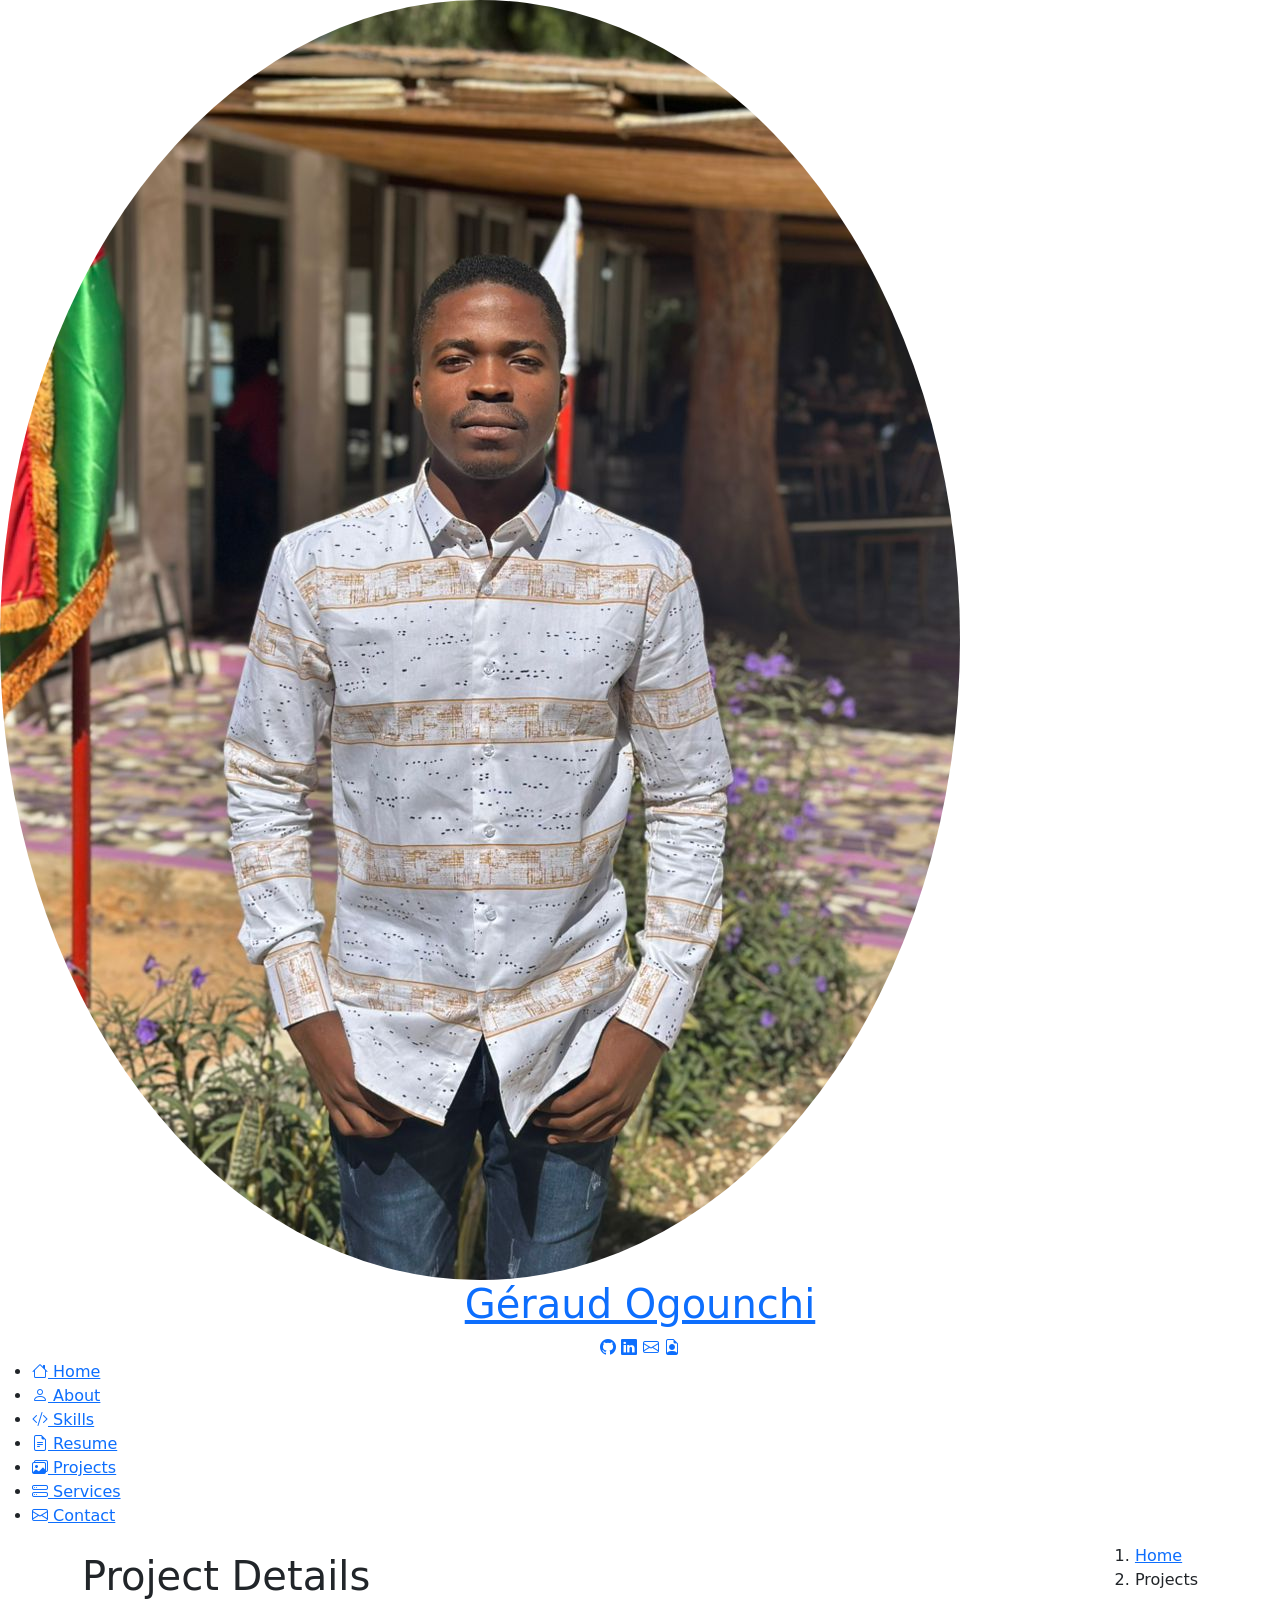
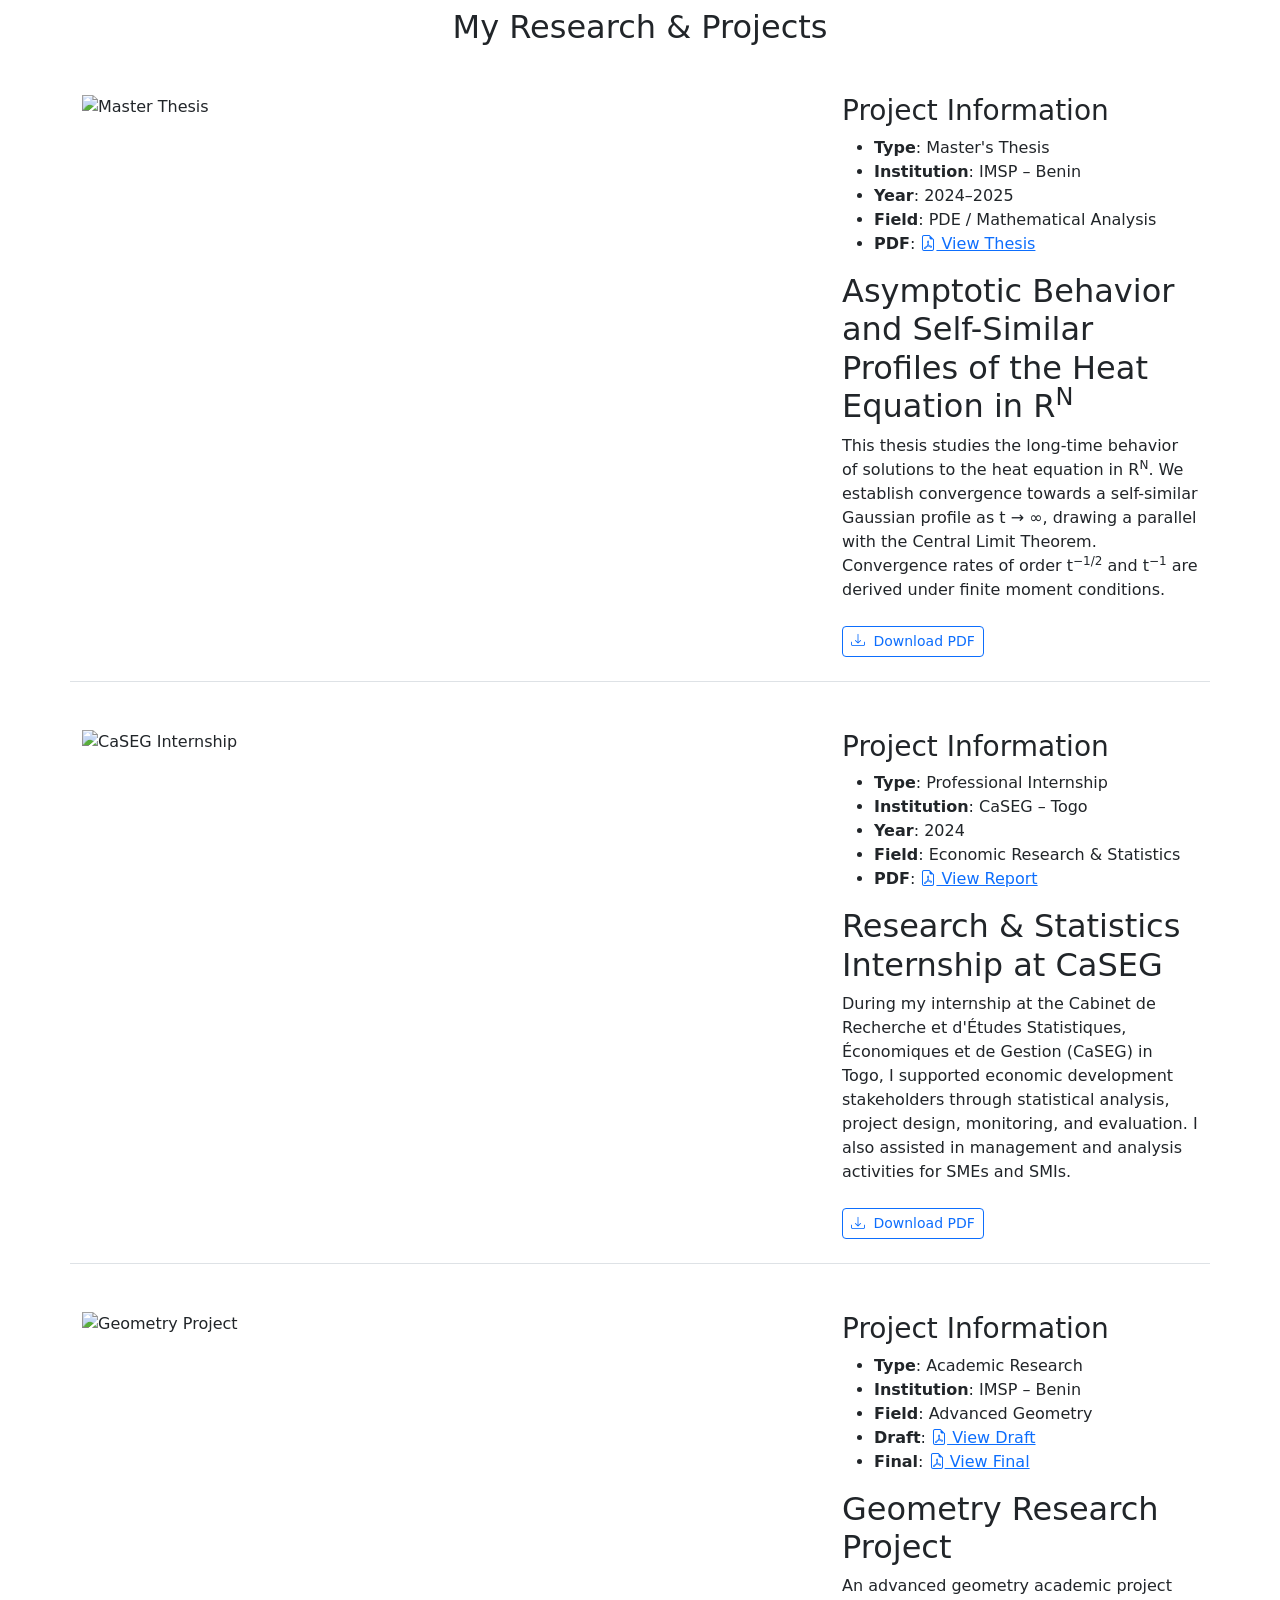
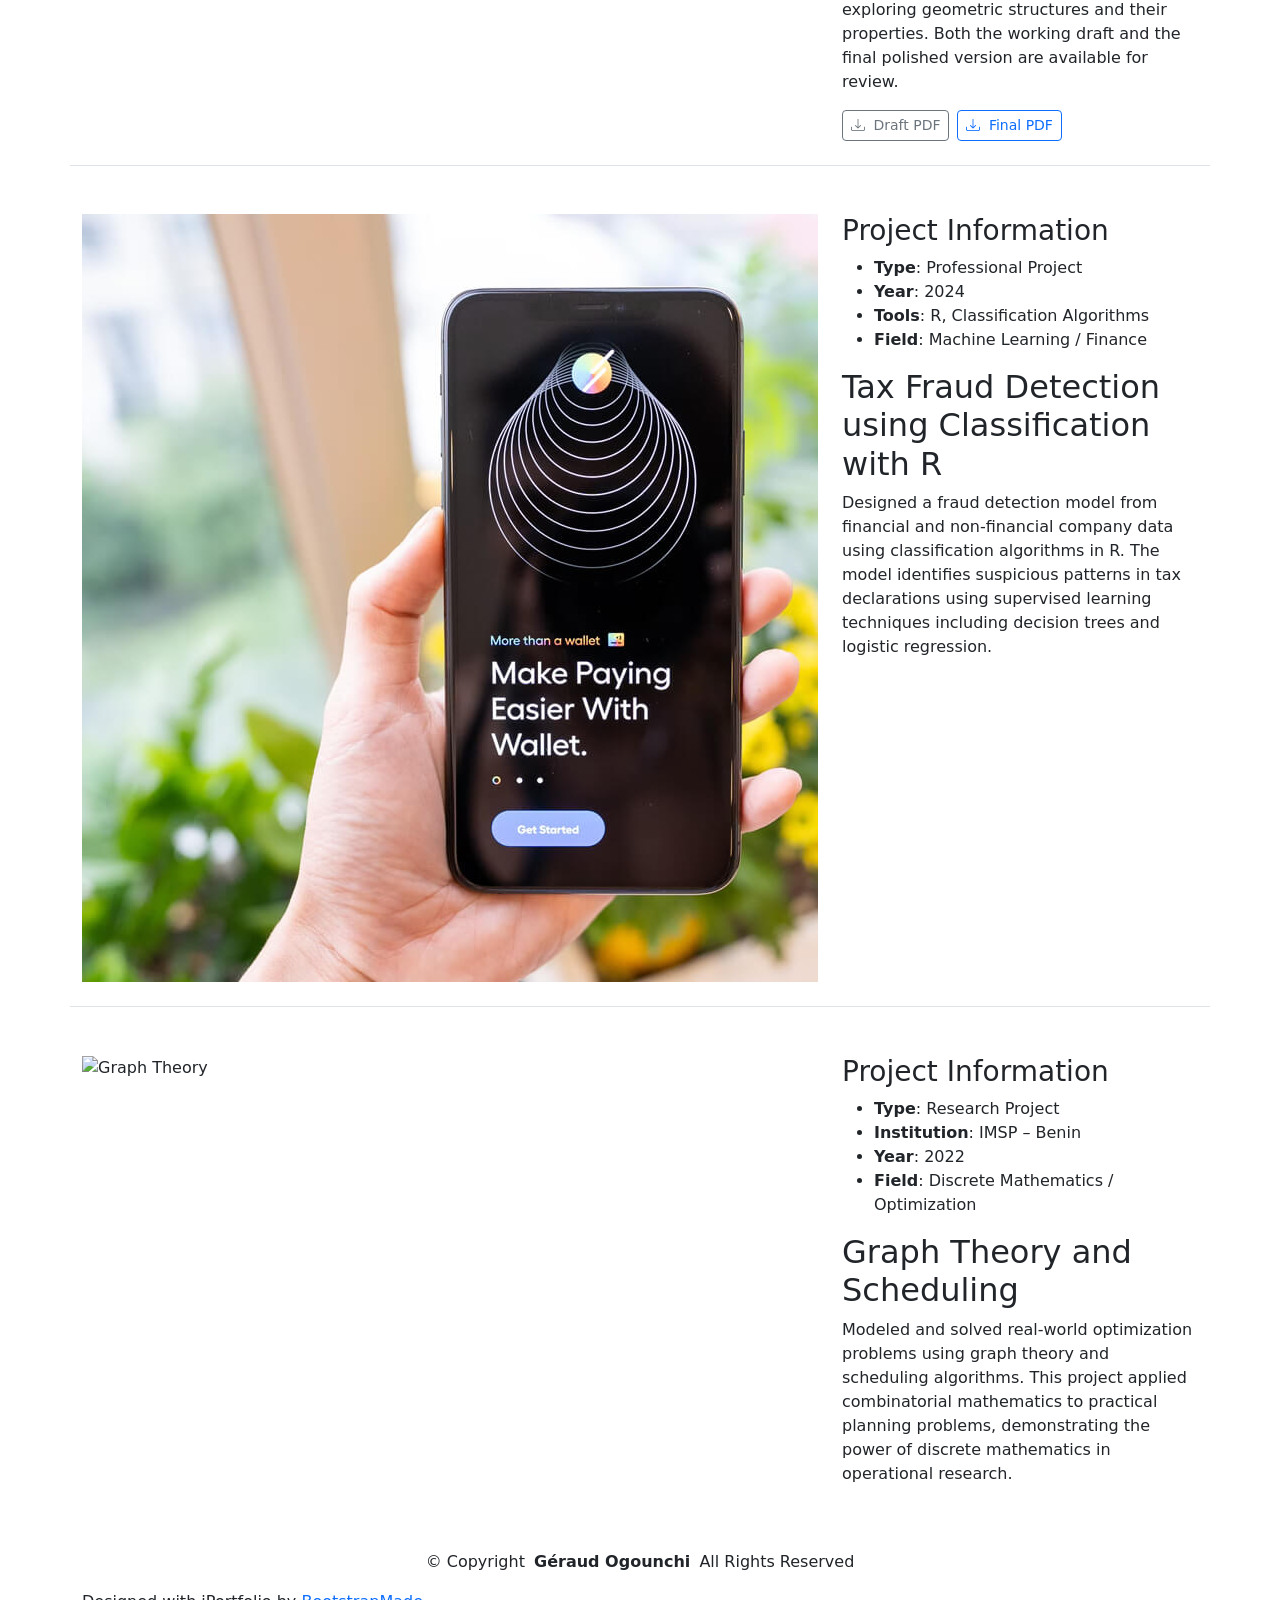
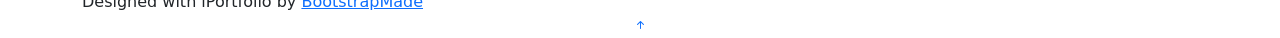
==== portfolio-details.html @ caf94c4f "Initial portfolio upload" ====
<!DOCTYPE html>
<html lang="en">

<head>
  <meta charset="utf-8">
  <meta content="width=device-width, initial-scale=1.0" name="viewport">
  <title>Projects – Géraud Ogounchi</title>
  <meta content="Projects and research work by Géraud Badélé Ogounchi" name="description">
  <meta content="data science, mathematics, machine learning, research" name="keywords">

  <!-- Favicons -->
  <link href="assets/img/favicon.png" rel="icon">
  <link href="assets/img/apple-touch-icon.png" rel="apple-touch-icon">

  <!-- Fonts -->
  <link href="https://fonts.googleapis.com" rel="preconnect">
  <link href="https://fonts.gstatic.com" rel="preconnect" crossorigin>
  <link href="https://fonts.googleapis.com/css2?family=Roboto:ital,wght@0,100;0,300;0,400;0,500;0,700;0,900&family=Poppins:ital,wght@0,100;0,300;0,400;0,500;0,600;0,700;0,800;0,900&family=Raleway:ital,wght@0,100;0,300;0,400;0,500;0,600;0,700;0,800;0,900&display=swap" rel="stylesheet">

  <!-- Vendor CSS Files -->
  <link href="assets/vendor/bootstrap/css/bootstrap.min.css" rel="stylesheet">
  <link href="assets/vendor/bootstrap-icons/bootstrap-icons.css" rel="stylesheet">
  <link href="assets/vendor/aos/aos.css" rel="stylesheet">
  <link href="assets/vendor/glightbox/css/glightbox.min.css" rel="stylesheet">
  <link href="assets/vendor/swiper/swiper-bundle.min.css" rel="stylesheet">

  <!-- Main CSS File -->
  <link href="assets/css/main.css" rel="stylesheet">
</head>

<body class="portfolio-details-page">

  <header id="header" class="header dark-background d-flex flex-column">
    <i class="header-toggle d-xl-none bi bi-list"></i>

    <div class="profile-img">
      <img src="photo.jpeg" alt="Géraud Ogounchi" class="img-fluid rounded-circle">
    </div>

    <a href="index.html" class="logo d-flex align-items-center justify-content-center">
      <h1 class="sitename">Géraud Ogounchi</h1>
    </a>

    <div class="social-links text-center">
      <a href="https://github.com/Ogoun09gerbad" class="github" target="_blank"><i class="bi bi-github"></i></a>
      <a href="https://www.linkedin.com/in/gerogounchi2000" class="linkedin" target="_blank"><i class="bi bi-linkedin"></i></a>
      <a href="mailto:ogounchigeraud@gmail.com" class="email"><i class="bi bi-envelope"></i></a>
      <a href="CV_Geraud.pdf" target="_blank" title="Download CV"><i class="bi bi-file-earmark-person"></i></a>
    </div>

    <nav id="navmenu" class="navmenu">
      <ul>
        <li><a href="index.html"><i class="bi bi-house navicon"></i> Home</a></li>
        <li><a href="index.html#about"><i class="bi bi-person navicon"></i> About</a></li>
        <li><a href="index.html#skills"><i class="bi bi-code-slash navicon"></i> Skills</a></li>
        <li><a href="index.html#resume"><i class="bi bi-file-earmark-text navicon"></i> Resume</a></li>
        <li><a href="index.html#portfolio" class="active"><i class="bi bi-images navicon"></i> Projects</a></li>
        <li><a href="index.html#services"><i class="bi bi-hdd-stack navicon"></i> Services</a></li>
        <li><a href="index.html#contact"><i class="bi bi-envelope navicon"></i> Contact</a></li>
      </ul>
    </nav>

  </header>

  <main class="main">

    <!-- Page Title -->
    <div class="page-title dark-background">
      <div class="container d-lg-flex justify-content-between align-items-center">
        <h1 class="mb-2 mb-lg-0">Project Details</h1>
        <nav class="breadcrumbs">
          <ol>
            <li><a href="index.html">Home</a></li>
            <li class="current">Projects</li>
          </ol>
        </nav>
      </div>
    </div>

    <!-- Project 1: Master Thesis -->
    <section id="portfolio-details" class="portfolio-details section">
      <div class="container" data-aos="fade-up" data-aos-delay="100">
        <h2 class="text-center mb-5" style="color: var(--accent-color);">My Research & Projects</h2>

        <!-- Thesis -->
        <div class="row gy-4 mb-5 pb-4 border-bottom">
          <div class="col-lg-8">
            <div class="portfolio-details-slider swiper init-swiper">
              <script type="application/json" class="swiper-config">
                { "loop": false, "slidesPerView": "auto", "pagination": { "el": ".swiper-pagination", "type": "bullets", "clickable": true } }
              </script>
              <div class="swiper-wrapper align-items-center">
                <div class="swiper-slide">
                  <img src="assets/img/portfolio/app-1.jpg" alt="Master Thesis">
                </div>
              </div>
              <div class="swiper-pagination"></div>
            </div>
          </div>
          <div class="col-lg-4">
            <div class="portfolio-info" data-aos="fade-up" data-aos-delay="200">
              <h3>Project Information</h3>
              <ul>
                <li><strong>Type</strong>: Master's Thesis</li>
                <li><strong>Institution</strong>: IMSP – Benin</li>
                <li><strong>Year</strong>: 2024–2025</li>
                <li><strong>Field</strong>: PDE / Mathematical Analysis</li>
                <li><strong>PDF</strong>: <a href="Master_Thesis_Geraud.pdf" target="_blank"><i class="bi bi-file-earmark-pdf"></i> View Thesis</a></li>
              </ul>
            </div>
            <div class="portfolio-description" data-aos="fade-up" data-aos-delay="300">
              <h2>Asymptotic Behavior and Self-Similar Profiles of the Heat Equation in R<sup>N</sup></h2>
              <p>
                This thesis studies the long-time behavior of solutions to the heat equation in R<sup>N</sup>. We establish convergence towards a self-similar Gaussian profile as t → ∞, drawing a parallel with the Central Limit Theorem. Convergence rates of order t<sup>−1/2</sup> and t<sup>−1</sup> are derived under finite moment conditions.
              </p>
              <a href="Master_Thesis_Geraud.pdf" target="_blank" class="btn btn-sm btn-outline-primary mt-2">
                <i class="bi bi-download me-1"></i> Download PDF
              </a>
            </div>
          </div>
        </div>

        <!-- CaSEG -->
        <div class="row gy-4 mb-5 pb-4 border-bottom">
          <div class="col-lg-8">
            <div class="portfolio-details-slider swiper init-swiper">
              <script type="application/json" class="swiper-config">
                { "loop": false, "slidesPerView": "auto", "pagination": { "el": ".swiper-pagination", "type": "bullets", "clickable": true } }
              </script>
              <div class="swiper-wrapper align-items-center">
                <div class="swiper-slide">
                  <img src="assets/img/portfolio/product-1.jpg" alt="CaSEG Internship">
                </div>
              </div>
              <div class="swiper-pagination"></div>
            </div>
          </div>
          <div class="col-lg-4">
            <div class="portfolio-info" data-aos="fade-up" data-aos-delay="200">
              <h3>Project Information</h3>
              <ul>
                <li><strong>Type</strong>: Professional Internship</li>
                <li><strong>Institution</strong>: CaSEG – Togo</li>
                <li><strong>Year</strong>: 2024</li>
                <li><strong>Field</strong>: Economic Research & Statistics</li>
                <li><strong>PDF</strong>: <a href="Projet_CaSEG.pdf" target="_blank"><i class="bi bi-file-earmark-pdf"></i> View Report</a></li>
              </ul>
            </div>
            <div class="portfolio-description" data-aos="fade-up" data-aos-delay="300">
              <h2>Research & Statistics Internship at CaSEG</h2>
              <p>
                During my internship at the Cabinet de Recherche et d'Études Statistiques, Économiques et de Gestion (CaSEG) in Togo, I supported economic development stakeholders through statistical analysis, project design, monitoring, and evaluation. I also assisted in management and analysis activities for SMEs and SMIs.
              </p>
              <a href="Projet_CaSEG.pdf" target="_blank" class="btn btn-sm btn-outline-primary mt-2">
                <i class="bi bi-download me-1"></i> Download PDF
              </a>
            </div>
          </div>
        </div>

        <!-- Geometry Project -->
        <div class="row gy-4 mb-5 pb-4 border-bottom">
          <div class="col-lg-8">
            <div class="portfolio-details-slider swiper init-swiper">
              <script type="application/json" class="swiper-config">
                { "loop": false, "slidesPerView": "auto", "pagination": { "el": ".swiper-pagination", "type": "bullets", "clickable": true } }
              </script>
              <div class="swiper-wrapper align-items-center">
                <div class="swiper-slide">
                  <img src="assets/img/portfolio/branding-1.jpg" alt="Geometry Project">
                </div>
              </div>
              <div class="swiper-pagination"></div>
            </div>
          </div>
          <div class="col-lg-4">
            <div class="portfolio-info" data-aos="fade-up" data-aos-delay="200">
              <h3>Project Information</h3>
              <ul>
                <li><strong>Type</strong>: Academic Research</li>
                <li><strong>Institution</strong>: IMSP – Benin</li>
                <li><strong>Field</strong>: Advanced Geometry</li>
                <li><strong>Draft</strong>: <a href="Projet_Geometrie.pdf" target="_blank"><i class="bi bi-file-earmark-pdf"></i> View Draft</a></li>
                <li><strong>Final</strong>: <a href="Projet_Geometrie_final.pdf" target="_blank"><i class="bi bi-file-earmark-pdf"></i> View Final</a></li>
              </ul>
            </div>
            <div class="portfolio-description" data-aos="fade-up" data-aos-delay="300">
              <h2>Geometry Research Project</h2>
              <p>
                An advanced geometry academic project exploring geometric structures and their properties. Both the working draft and the final polished version are available for review.
              </p>
              <div class="d-flex gap-2 mt-2 flex-wrap">
                <a href="Projet_Geometrie.pdf" target="_blank" class="btn btn-sm btn-outline-secondary">
                  <i class="bi bi-download me-1"></i> Draft PDF
                </a>
                <a href="Projet_Geometrie_final.pdf" target="_blank" class="btn btn-sm btn-outline-primary">
                  <i class="bi bi-download me-1"></i> Final PDF
                </a>
              </div>
            </div>
          </div>
        </div>

        <!-- Tax Fraud Detection -->
        <div class="row gy-4 mb-5 pb-4 border-bottom">
          <div class="col-lg-8">
            <div class="portfolio-details-slider swiper init-swiper">
              <script type="application/json" class="swiper-config">
                { "loop": false, "slidesPerView": "auto", "pagination": { "el": ".swiper-pagination", "type": "bullets", "clickable": true } }
              </script>
              <div class="swiper-wrapper align-items-center">
                <div class="swiper-slide">
                  <img src="assets/img/portfolio/app-2.jpg" alt="Tax Fraud Detection">
                </div>
              </div>
              <div class="swiper-pagination"></div>
            </div>
          </div>
          <div class="col-lg-4">
            <div class="portfolio-info" data-aos="fade-up" data-aos-delay="200">
              <h3>Project Information</h3>
              <ul>
                <li><strong>Type</strong>: Professional Project</li>
                <li><strong>Year</strong>: 2024</li>
                <li><strong>Tools</strong>: R, Classification Algorithms</li>
                <li><strong>Field</strong>: Machine Learning / Finance</li>
              </ul>
            </div>
            <div class="portfolio-description" data-aos="fade-up" data-aos-delay="300">
              <h2>Tax Fraud Detection using Classification with R</h2>
              <p>
                Designed a fraud detection model from financial and non-financial company data using classification algorithms in R. The model identifies suspicious patterns in tax declarations using supervised learning techniques including decision trees and logistic regression.
              </p>
            </div>
          </div>
        </div>

        <!-- Graph Theory -->
        <div class="row gy-4 mb-5">
          <div class="col-lg-8">
            <div class="portfolio-details-slider swiper init-swiper">
              <script type="application/json" class="swiper-config">
                { "loop": false, "slidesPerView": "auto", "pagination": { "el": ".swiper-pagination", "type": "bullets", "clickable": true } }
              </script>
              <div class="swiper-wrapper align-items-center">
                <div class="swiper-slide">
                  <img src="assets/img/portfolio/product-2.jpg" alt="Graph Theory">
                </div>
              </div>
              <div class="swiper-pagination"></div>
            </div>
          </div>
          <div class="col-lg-4">
            <div class="portfolio-info" data-aos="fade-up" data-aos-delay="200">
              <h3>Project Information</h3>
              <ul>
                <li><strong>Type</strong>: Research Project</li>
                <li><strong>Institution</strong>: IMSP – Benin</li>
                <li><strong>Year</strong>: 2022</li>
                <li><strong>Field</strong>: Discrete Mathematics / Optimization</li>
              </ul>
            </div>
            <div class="portfolio-description" data-aos="fade-up" data-aos-delay="300">
              <h2>Graph Theory and Scheduling</h2>
              <p>
                Modeled and solved real-world optimization problems using graph theory and scheduling algorithms. This project applied combinatorial mathematics to practical planning problems, demonstrating the power of discrete mathematics in operational research.
              </p>
            </div>
          </div>
        </div>

      </div>
    </section>

  </main>

  <footer id="footer" class="footer position-relative light-background">
    <div class="container">
      <div class="copyright text-center">
        <p>© <span>Copyright</span> <strong class="px-1 sitename">Géraud Ogounchi</strong> <span>All Rights Reserved</span></p>
      </div>
      <div class="credits">Designed with iPortfolio by <a href="https://bootstrapmade.com/">BootstrapMade</a></div>
    </div>
  </footer>

  <a href="#" id="scroll-top" class="scroll-top d-flex align-items-center justify-content-center"><i class="bi bi-arrow-up-short"></i></a>
  <div id="preloader"></div>

  <script src="assets/vendor/bootstrap/js/bootstrap.bundle.min.js"></script>
  <script src="assets/vendor/php-email-form/validate.js"></script>
  <script src="assets/vendor/aos/aos.js"></script>
  <script src="assets/vendor/typed.js/typed.umd.js"></script>
  <script src="assets/vendor/purecounter/purecounter_vanilla.js"></script>
  <script src="assets/vendor/waypoints/noframework.waypoints.js"></script>
  <script src="assets/vendor/glightbox/js/glightbox.min.js"></script>
  <script src="assets/vendor/imagesloaded/imagesloaded.pkgd.min.js"></script>
  <script src="assets/vendor/isotope-layout/isotope.pkgd.min.js"></script>
  <script src="assets/vendor/swiper/swiper-bundle.min.js"></script>
  <script src="assets/js/main.js"></script>

</body>
</html>
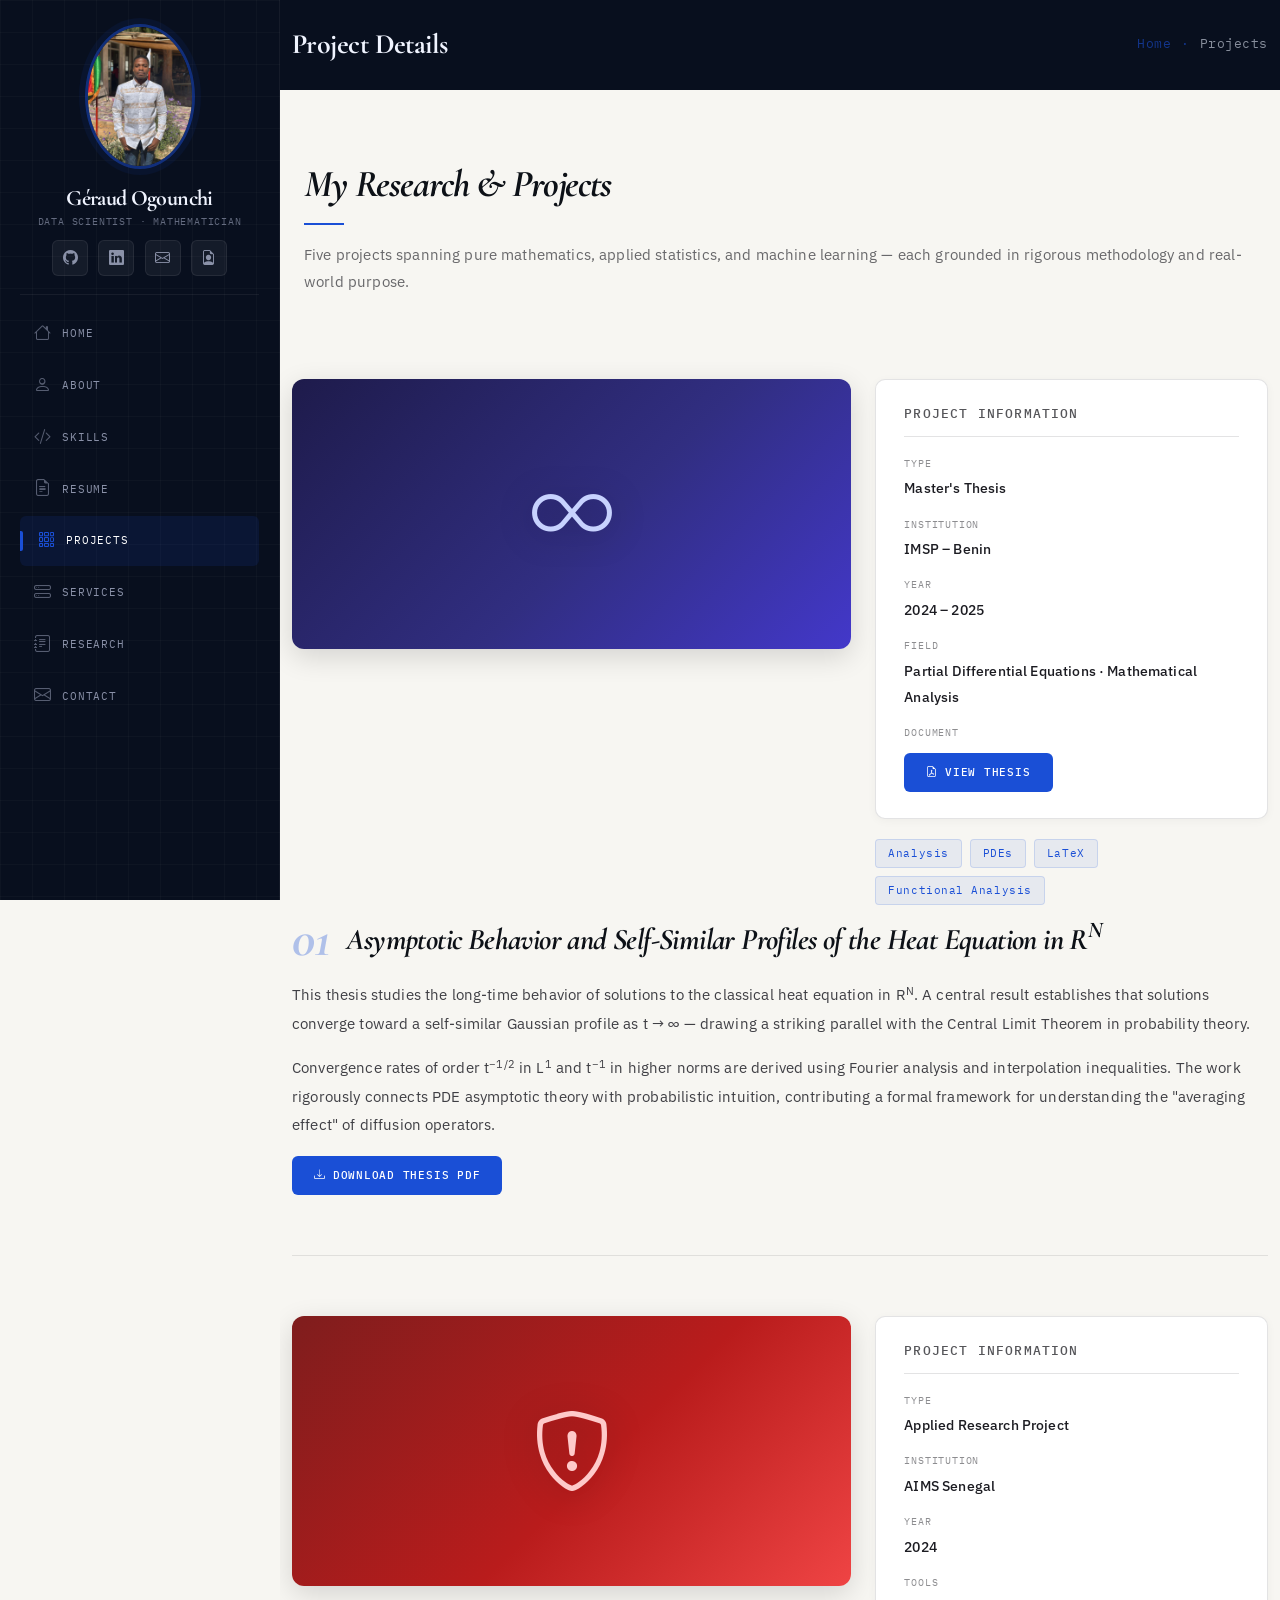
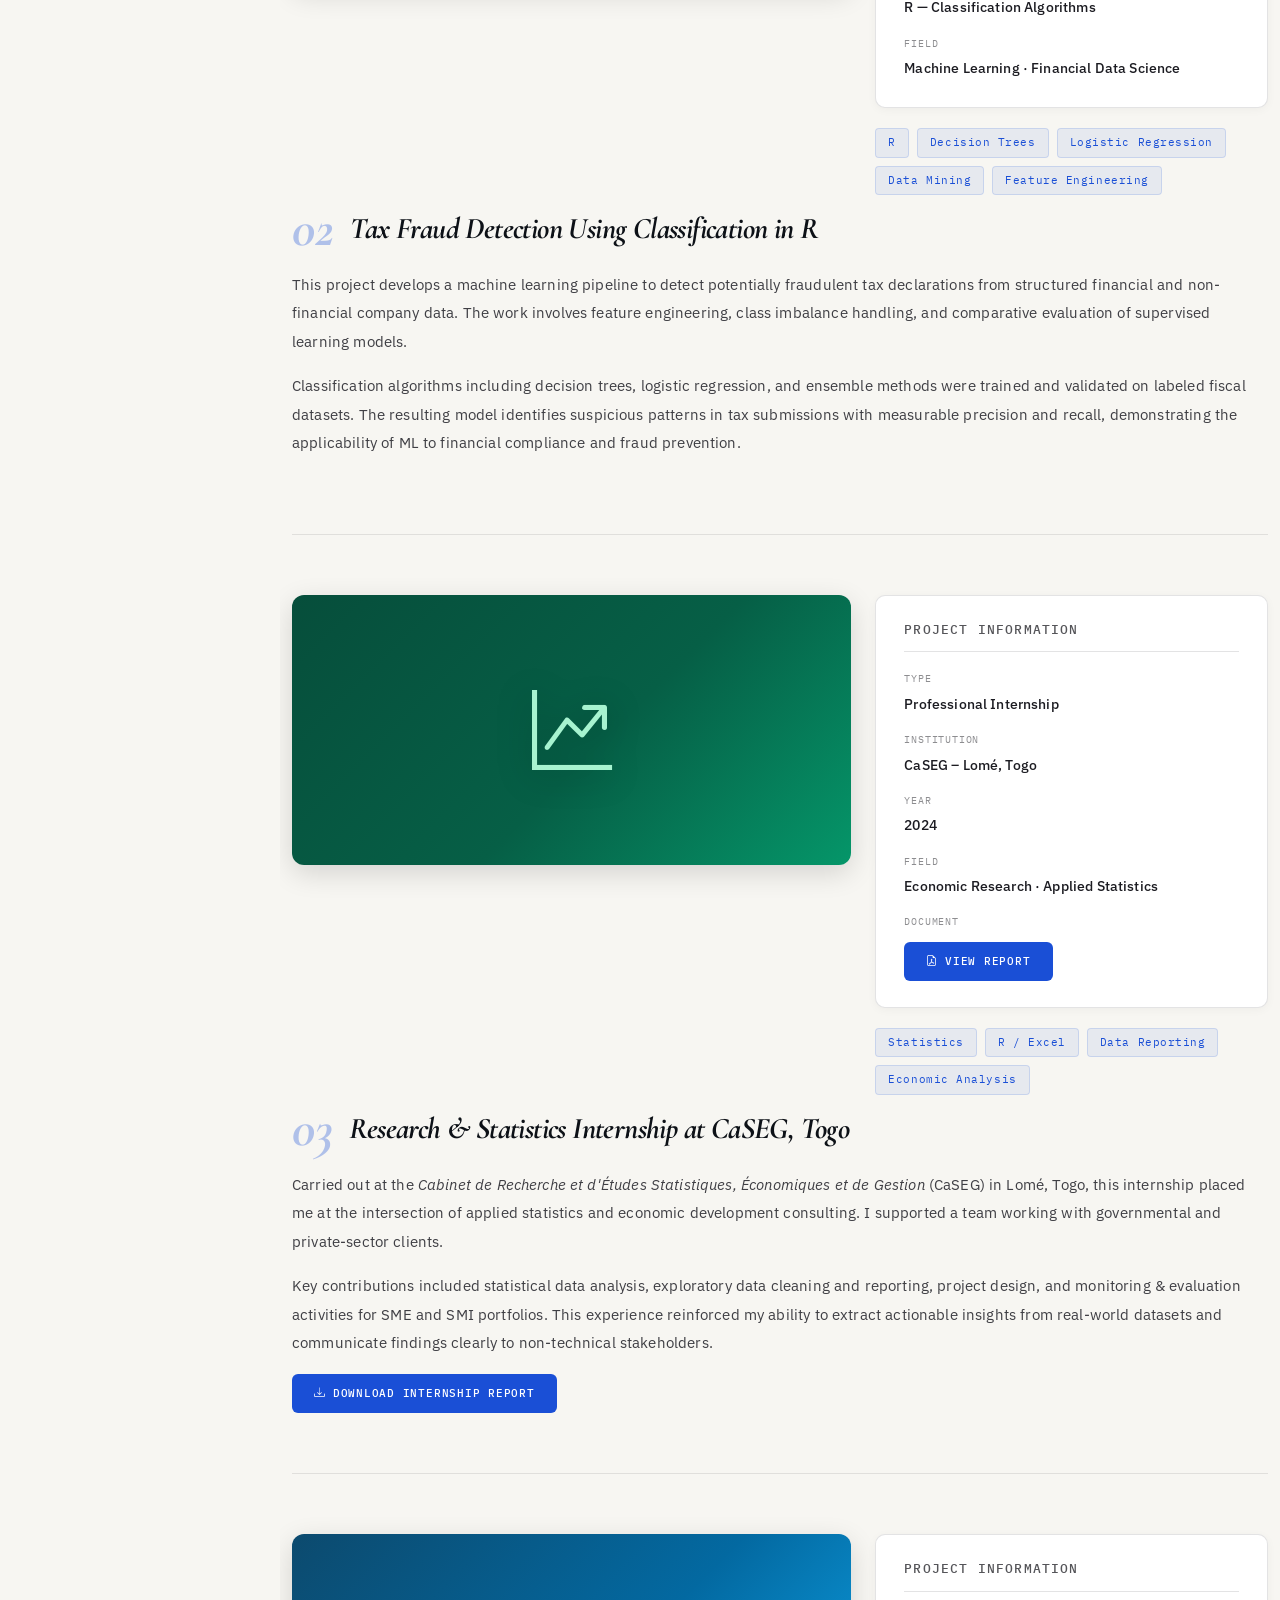
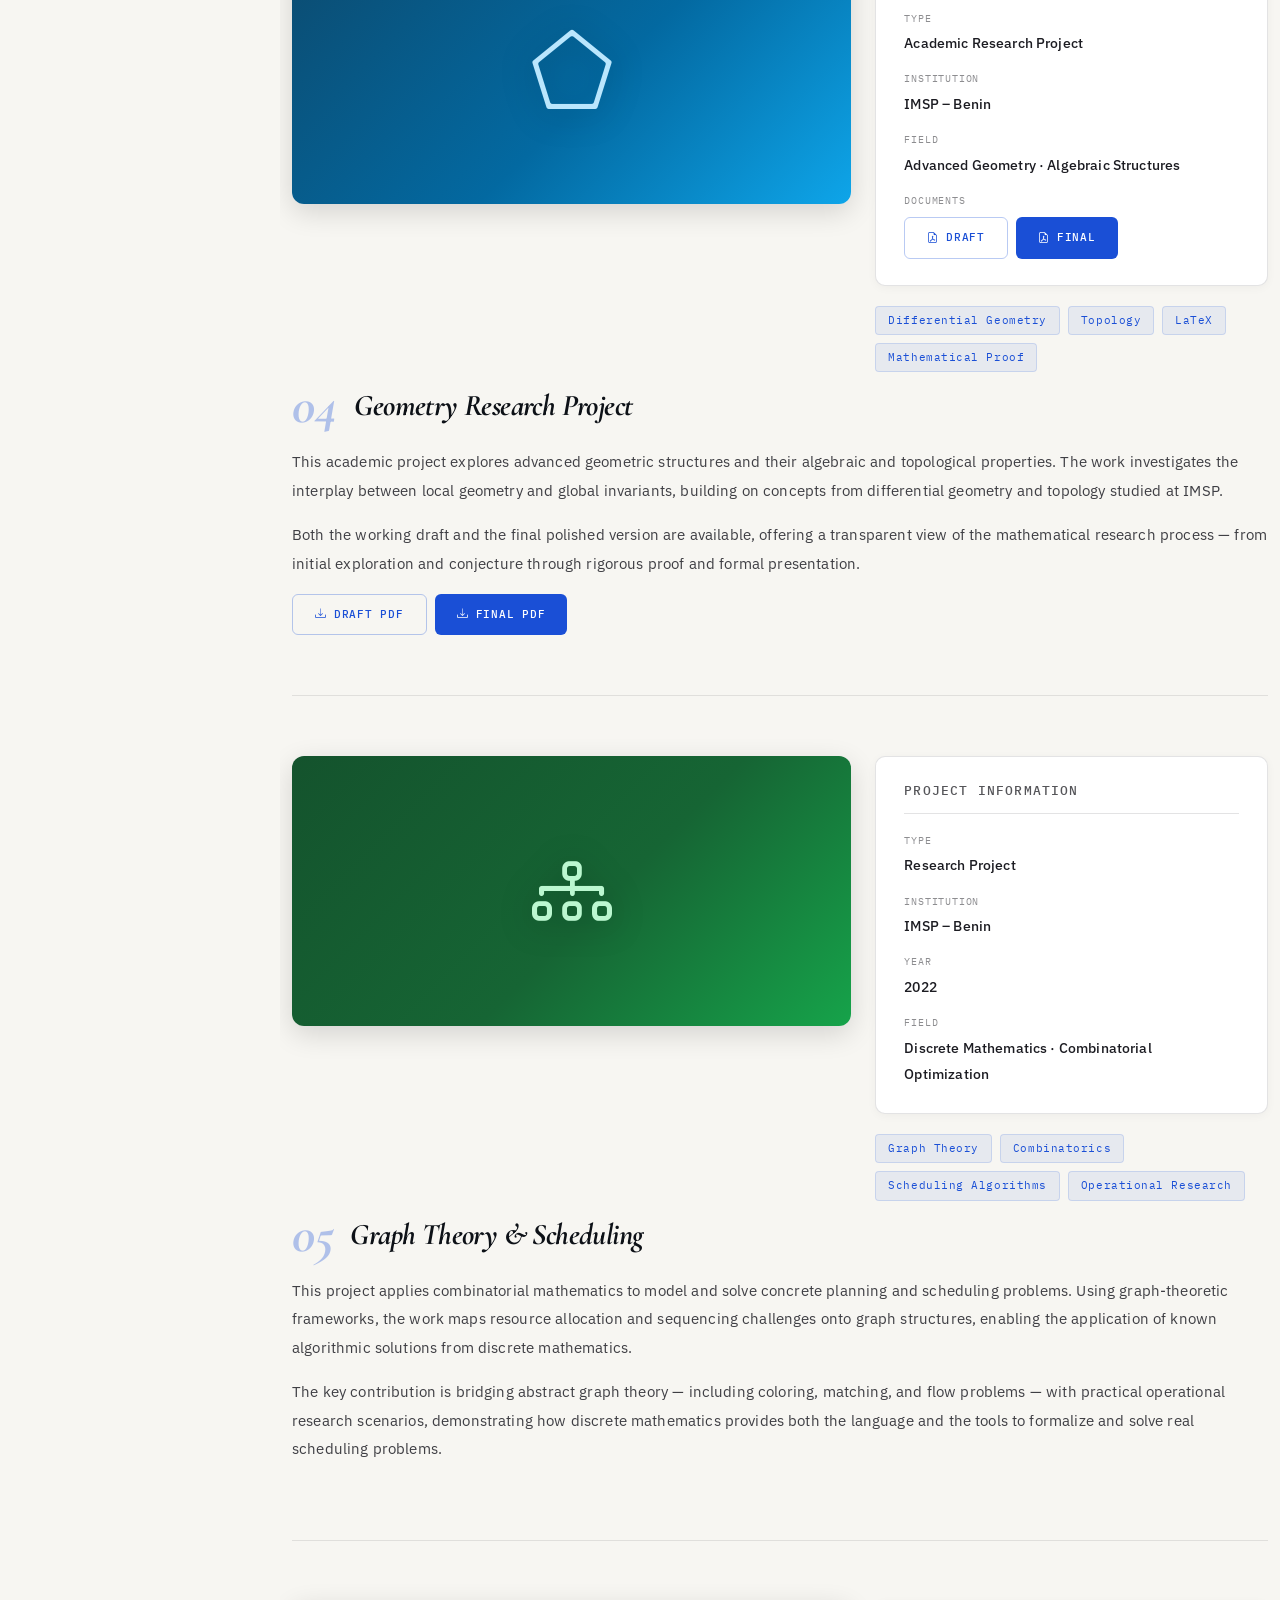
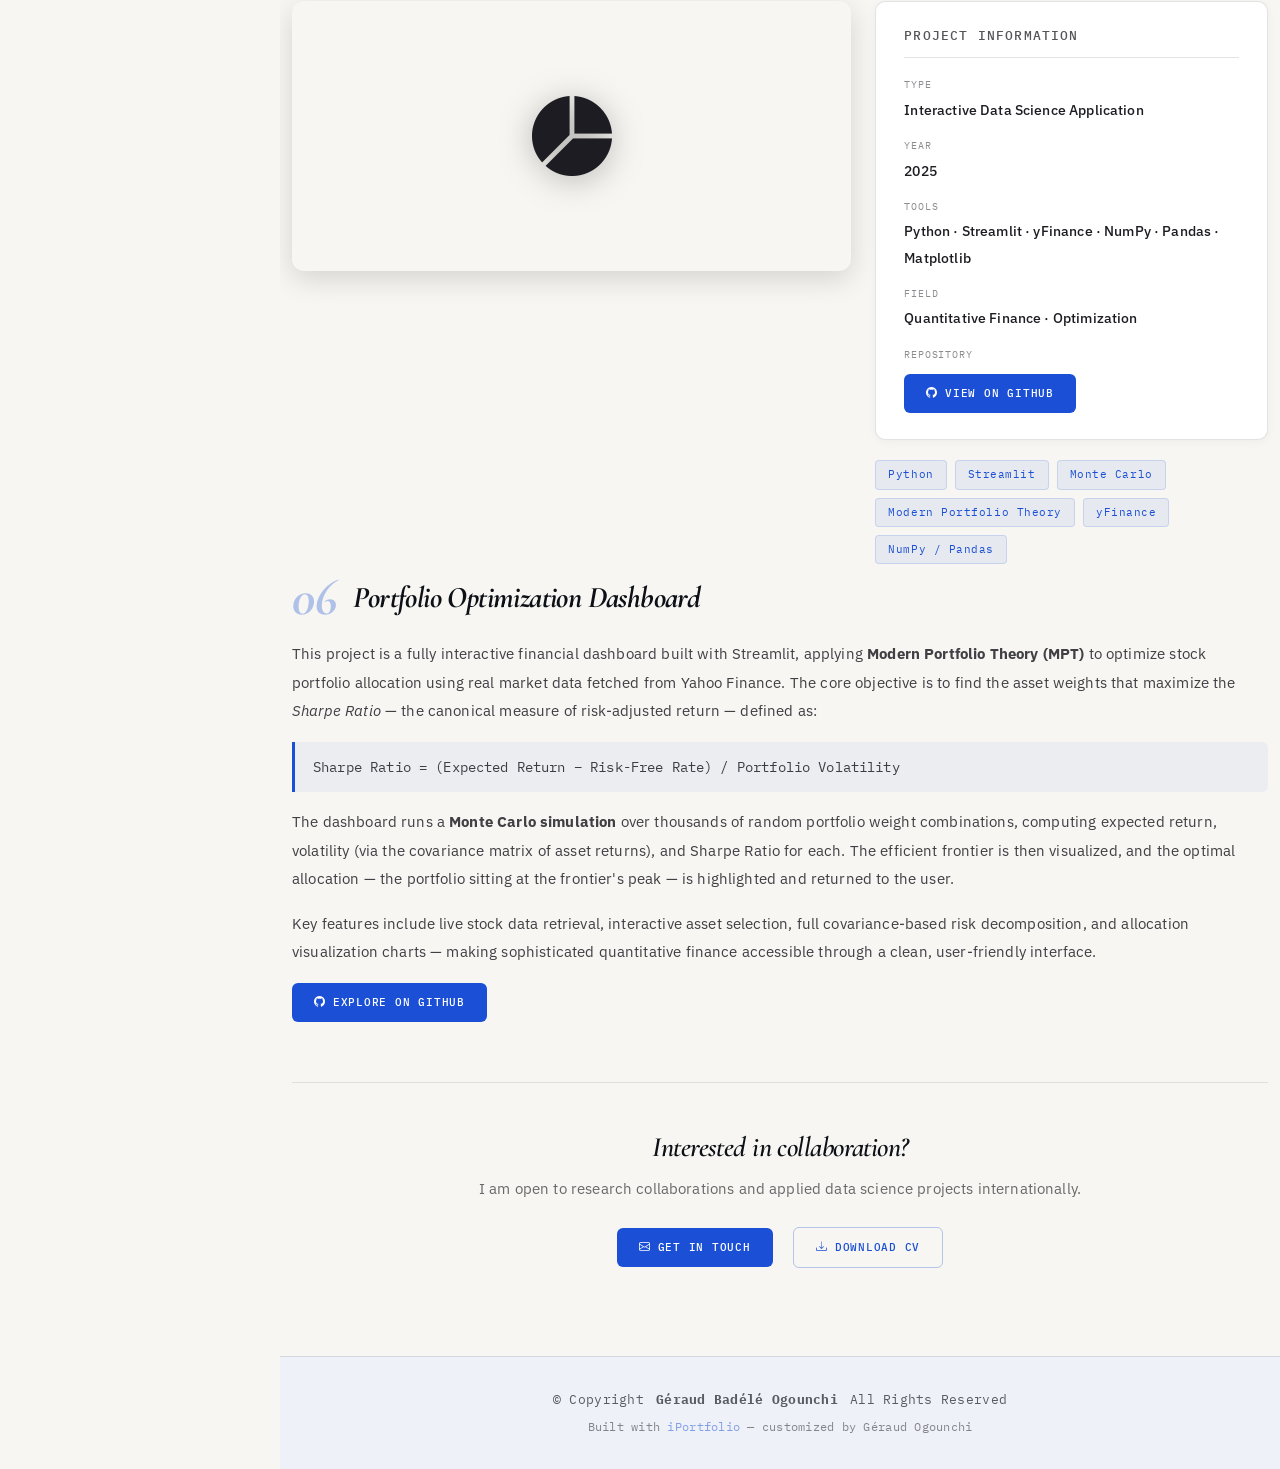
==== commit 167491d4: "Update print statement from 'Hello' to 'Goodbye'" ====
--- a/portfolio-details.html
+++ b/portfolio-details.html
@@ -5,8 +5,8 @@
   <meta charset="utf-8">
   <meta content="width=device-width, initial-scale=1.0" name="viewport">
   <title>Projects – Géraud Ogounchi</title>
-  <meta content="Projects and research work by Géraud Badélé Ogounchi" name="description">
-  <meta content="data science, mathematics, machine learning, research" name="keywords">
+  <meta content="Research projects and academic work by Géraud Badélé Ogounchi — mathematics, data science, machine learning." name="description">
+  <meta content="data science, mathematics, machine learning, PDE, fraud detection, graph theory" name="keywords">
 
   <!-- Favicons -->
   <link href="assets/img/favicon.png" rel="icon">
@@ -15,7 +15,7 @@
   <!-- Fonts -->
   <link href="https://fonts.googleapis.com" rel="preconnect">
   <link href="https://fonts.gstatic.com" rel="preconnect" crossorigin>
-  <link href="https://fonts.googleapis.com/css2?family=Roboto:ital,wght@0,100;0,300;0,400;0,500;0,700;0,900&family=Poppins:ital,wght@0,100;0,300;0,400;0,500;0,600;0,700;0,800;0,900&family=Raleway:ital,wght@0,100;0,300;0,400;0,500;0,600;0,700;0,800;0,900&display=swap" rel="stylesheet">
+  <link href="https://fonts.googleapis.com/css2?family=Cormorant+Garamond:ital,wght@0,400;0,600;0,700;1,400;1,600&family=IBM+Plex+Sans:wght@300;400;500;600&family=IBM+Plex+Mono:wght@400;500&display=swap" rel="stylesheet">
 
   <!-- Vendor CSS Files -->
   <link href="assets/vendor/bootstrap/css/bootstrap.min.css" rel="stylesheet">
@@ -26,6 +26,130 @@
 
   <!-- Main CSS File -->
   <link href="assets/css/main.css" rel="stylesheet">
+
+  <style>
+    .project-section {
+      padding: 60px 0;
+      border-bottom: 1px solid color-mix(in srgb, var(--default-color), transparent 90%);
+    }
+    .project-section:last-of-type { border-bottom: none; }
+
+    .project-banner {
+      border-radius: 12px;
+      overflow: hidden;
+      height: 270px;
+      display: flex;
+      align-items: center;
+      justify-content: center;
+      box-shadow: 0 8px 28px rgba(0,0,0,0.14);
+    }
+    .project-banner i { font-size: 80px; filter: drop-shadow(0 4px 16px rgba(0,0,0,0.25)); }
+
+    .banner-thesis  { background: linear-gradient(135deg, #1e1b4b 0%, #312e81 55%, #4338ca 100%); }
+    .banner-thesis i { color: #c7d2fe; }
+
+    .banner-fraud   { background: linear-gradient(135deg, #7f1d1d 0%, #b91c1c 55%, #ef4444 100%); }
+    .banner-fraud i { color: #fecaca; }
+
+    .banner-caseg   { background: linear-gradient(135deg, #064e3b 0%, #065f46 55%, #059669 100%); }
+    .banner-caseg i { color: #a7f3d0; }
+
+    .banner-geometry { background: linear-gradient(135deg, #0c4a6e 0%, #0369a1 55%, #0ea5e9 100%); }
+    .banner-geometry i { color: #bae6fd; }
+
+    .banner-graph   { background: linear-gradient(135deg, #14532d 0%, #166534 55%, #16a34a 100%); }
+    .banner-graph i { color: #bbf7d0; }
+
+    .info-card {
+      background: var(--surface-color);
+      border: 1px solid color-mix(in srgb, var(--default-color), transparent 88%);
+      border-radius: 10px;
+      padding: 26px 28px;
+      margin-bottom: 20px;
+      box-shadow: 0 2px 10px rgba(0,0,0,0.04);
+    }
+    .info-card h3 {
+      font-size: 13px;
+      font-family: var(--nav-font);
+      letter-spacing: 0.09em;
+      text-transform: uppercase;
+      font-weight: 500;
+      margin-bottom: 18px;
+      padding-bottom: 14px;
+      border-bottom: 1px solid color-mix(in srgb, var(--default-color), transparent 88%);
+      color: color-mix(in srgb, var(--default-color), transparent 25%);
+    }
+    .info-card ul { list-style: none; padding: 0; margin: 0; }
+    .info-card ul li { margin-bottom: 14px; }
+    .info-card ul li:last-child { margin-bottom: 0; }
+    .info-label {
+      font-family: var(--nav-font);
+      font-size: 10px;
+      letter-spacing: 0.08em;
+      text-transform: uppercase;
+      color: color-mix(in srgb, var(--default-color), transparent 50%);
+      display: block;
+      margin-bottom: 3px;
+    }
+    .info-value { font-size: 14px; color: var(--default-color); font-weight: 500; }
+
+    .skills-used { display: flex; flex-wrap: wrap; gap: 8px; }
+    .skill-tag {
+      display: inline-block;
+      padding: 4px 12px;
+      background: rgba(26,79,214,0.07);
+      border: 1px solid rgba(26,79,214,0.15);
+      border-radius: 4px;
+      font-family: var(--nav-font);
+      font-size: 11px;
+      color: var(--accent-color);
+      letter-spacing: 0.05em;
+    }
+
+    .project-description h2 {
+      font-family: var(--heading-font);
+      font-size: 30px;
+      font-weight: 700;
+      font-style: italic;
+      letter-spacing: -0.02em;
+      margin-bottom: 16px;
+      line-height: 1.25;
+    }
+    .project-description p {
+      font-size: 15px;
+      line-height: 1.9;
+      color: color-mix(in srgb, var(--default-color), transparent 16%);
+      margin-bottom: 1rem;
+    }
+    .project-number {
+      font-family: var(--heading-font);
+      font-size: 52px;
+      font-weight: 700;
+      font-style: italic;
+      color: color-mix(in srgb, var(--accent-color), transparent 68%);
+      line-height: 1;
+      margin-right: 16px;
+    }
+    .btn-pdf {
+      display: inline-flex;
+      align-items: center;
+      gap: 7px;
+      padding: 10px 22px;
+      border-radius: 6px;
+      font-family: var(--nav-font);
+      font-size: 11px;
+      letter-spacing: 0.07em;
+      text-transform: uppercase;
+      font-weight: 500;
+      transition: all 0.25s ease;
+      cursor: pointer;
+      text-decoration: none;
+    }
+    .btn-pdf-primary { background: var(--accent-color); color: #fff; border: none; }
+    .btn-pdf-primary:hover { background: color-mix(in srgb, var(--accent-color), #000 15%); color: #fff; transform: translateY(-2px); box-shadow: 0 6px 18px rgba(26,79,214,.4); }
+    .btn-pdf-secondary { background: transparent; color: var(--accent-color); border: 1px solid rgba(26,79,214,.3); }
+    .btn-pdf-secondary:hover { background: rgba(26,79,214,.06); border-color: var(--accent-color); transform: translateY(-2px); }
+  </style>
 </head>
 
 <body class="portfolio-details-page">
@@ -42,9 +166,9 @@
     </a>
 
     <div class="social-links text-center">
-      <a href="https://github.com/Ogoun09gerbad" class="github" target="_blank"><i class="bi bi-github"></i></a>
-      <a href="https://www.linkedin.com/in/gerogounchi2000" class="linkedin" target="_blank"><i class="bi bi-linkedin"></i></a>
-      <a href="mailto:ogounchigeraud@gmail.com" class="email"><i class="bi bi-envelope"></i></a>
+      <a href="https://github.com/Ogoun09gerbad" class="github" target="_blank" title="GitHub"><i class="bi bi-github"></i></a>
+      <a href="https://www.linkedin.com/in/gerogounchi2000" class="linkedin" target="_blank" title="LinkedIn"><i class="bi bi-linkedin"></i></a>
+      <a href="mailto:ogounchigeraud@gmail.com" class="email" title="Email"><i class="bi bi-envelope"></i></a>
       <a href="CV_Geraud.pdf" target="_blank" title="Download CV"><i class="bi bi-file-earmark-person"></i></a>
     </div>
 
@@ -54,17 +178,16 @@
         <li><a href="index.html#about"><i class="bi bi-person navicon"></i> About</a></li>
         <li><a href="index.html#skills"><i class="bi bi-code-slash navicon"></i> Skills</a></li>
         <li><a href="index.html#resume"><i class="bi bi-file-earmark-text navicon"></i> Resume</a></li>
-        <li><a href="index.html#portfolio" class="active"><i class="bi bi-images navicon"></i> Projects</a></li>
+        <li><a href="index.html#portfolio" class="active"><i class="bi bi-grid-3x3-gap navicon"></i> Projects</a></li>
         <li><a href="index.html#services"><i class="bi bi-hdd-stack navicon"></i> Services</a></li>
+        <li><a href="starter-page.html"><i class="bi bi-journal-text navicon"></i> Research</a></li>
         <li><a href="index.html#contact"><i class="bi bi-envelope navicon"></i> Contact</a></li>
       </ul>
     </nav>
-
   </header>
 
   <main class="main">
 
-    <!-- Page Title -->
     <div class="page-title dark-background">
       <div class="container d-lg-flex justify-content-between align-items-center">
         <h1 class="mb-2 mb-lg-0">Project Details</h1>
@@ -77,196 +200,311 @@
       </div>
     </div>
 
-    <!-- Project 1: Master Thesis -->
-    <section id="portfolio-details" class="portfolio-details section">
-      <div class="container" data-aos="fade-up" data-aos-delay="100">
-        <h2 class="text-center mb-5" style="color: var(--accent-color);">My Research & Projects</h2>
-
-        <!-- Thesis -->
-        <div class="row gy-4 mb-5 pb-4 border-bottom">
-          <div class="col-lg-8">
-            <div class="portfolio-details-slider swiper init-swiper">
-              <script type="application/json" class="swiper-config">
-                { "loop": false, "slidesPerView": "auto", "pagination": { "el": ".swiper-pagination", "type": "bullets", "clickable": true } }
-              </script>
-              <div class="swiper-wrapper align-items-center">
-                <div class="swiper-slide">
-                  <img src="assets/img/portfolio/app-1.jpg" alt="Master Thesis">
-                </div>
-              </div>
-              <div class="swiper-pagination"></div>
+    <section class="section">
+      <div class="container">
+
+        <div class="container section-title mb-0 pb-4" data-aos="fade-up">
+          <h2>My Research &amp; Projects</h2>
+          <p>Five projects spanning pure mathematics, applied statistics, and machine learning — each grounded in rigorous methodology and real-world purpose.</p>
+        </div>
+
+        <!-- Project 1: Master's Thesis -->
+        <div id="thesis" class="project-section" data-aos="fade-up">
+          <div class="row gy-4 align-items-start">
+            <div class="col-lg-7">
+              <div class="project-banner banner-thesis mb-4">
+                <i class="bi bi-infinity"></i>
+              </div>
+            </div>
+            <div class="col-lg-5">
+              <div class="info-card">
+                <h3>Project Information</h3>
+                <ul>
+                  <li><span class="info-label">Type</span><span class="info-value">Master's Thesis</span></li>
+                  <li><span class="info-label">Institution</span><span class="info-value">IMSP – Benin</span></li>
+                  <li><span class="info-label">Year</span><span class="info-value">2024 – 2025</span></li>
+                  <li><span class="info-label">Field</span><span class="info-value">Partial Differential Equations · Mathematical Analysis</span></li>
+                  <li>
+                    <span class="info-label">Document</span>
+                    <a href="Master_Thesis_Geraud.pdf" target="_blank" class="btn-pdf btn-pdf-primary mt-2">
+                      <i class="bi bi-file-earmark-pdf"></i> View Thesis
+                    </a>
+                  </li>
+                </ul>
+              </div>
+              <div class="skills-used">
+                <span class="skill-tag">Analysis</span>
+                <span class="skill-tag">PDEs</span>
+                <span class="skill-tag">LaTeX</span>
+                <span class="skill-tag">Functional Analysis</span>
+              </div>
+            </div>
+            <div class="col-12 mt-2">
+              <div class="project-description">
+                <div class="d-flex align-items-center mb-3">
+                  <span class="project-number">01</span>
+                  <h2 style="margin:0;">Asymptotic Behavior and Self-Similar Profiles of the Heat Equation in R<sup>N</sup></h2>
+                </div>
+                <p>This thesis studies the long-time behavior of solutions to the classical heat equation in R<sup>N</sup>. A central result establishes that solutions converge toward a self-similar Gaussian profile as t → ∞ — drawing a striking parallel with the Central Limit Theorem in probability theory.</p>
+                <p>Convergence rates of order t<sup>−1/2</sup> in L<sup>1</sup> and t<sup>−1</sup> in higher norms are derived using Fourier analysis and interpolation inequalities. The work rigorously connects PDE asymptotic theory with probabilistic intuition, contributing a formal framework for understanding the "averaging effect" of diffusion operators.</p>
+                <a href="Master_Thesis_Geraud.pdf" target="_blank" class="btn-pdf btn-pdf-primary">
+                  <i class="bi bi-download"></i> Download Thesis PDF
+                </a>
+              </div>
             </div>
           </div>
-          <div class="col-lg-4">
-            <div class="portfolio-info" data-aos="fade-up" data-aos-delay="200">
-              <h3>Project Information</h3>
-              <ul>
-                <li><strong>Type</strong>: Master's Thesis</li>
-                <li><strong>Institution</strong>: IMSP – Benin</li>
-                <li><strong>Year</strong>: 2024–2025</li>
-                <li><strong>Field</strong>: PDE / Mathematical Analysis</li>
-                <li><strong>PDF</strong>: <a href="Master_Thesis_Geraud.pdf" target="_blank"><i class="bi bi-file-earmark-pdf"></i> View Thesis</a></li>
-              </ul>
-            </div>
-            <div class="portfolio-description" data-aos="fade-up" data-aos-delay="300">
-              <h2>Asymptotic Behavior and Self-Similar Profiles of the Heat Equation in R<sup>N</sup></h2>
-              <p>
-                This thesis studies the long-time behavior of solutions to the heat equation in R<sup>N</sup>. We establish convergence towards a self-similar Gaussian profile as t → ∞, drawing a parallel with the Central Limit Theorem. Convergence rates of order t<sup>−1/2</sup> and t<sup>−1</sup> are derived under finite moment conditions.
-              </p>
-              <a href="Master_Thesis_Geraud.pdf" target="_blank" class="btn btn-sm btn-outline-primary mt-2">
-                <i class="bi bi-download me-1"></i> Download PDF
-              </a>
+        </div>
+
+        <!-- Project 2: Tax Fraud Detection -->
+        <div id="fraud" class="project-section" data-aos="fade-up">
+          <div class="row gy-4 align-items-start">
+            <div class="col-lg-7">
+              <div class="project-banner banner-fraud mb-4">
+                <i class="bi bi-shield-exclamation"></i>
+              </div>
+            </div>
+            <div class="col-lg-5">
+              <div class="info-card">
+                <h3>Project Information</h3>
+                <ul>
+                  <li><span class="info-label">Type</span><span class="info-value">Applied Research Project</span></li>
+                  <li><span class="info-label">Institution</span><span class="info-value">AIMS Senegal</span></li>
+                  <li><span class="info-label">Year</span><span class="info-value">2024</span></li>
+                  <li><span class="info-label">Tools</span><span class="info-value">R — Classification Algorithms</span></li>
+                  <li><span class="info-label">Field</span><span class="info-value">Machine Learning · Financial Data Science</span></li>
+                </ul>
+              </div>
+              <div class="skills-used">
+                <span class="skill-tag">R</span>
+                <span class="skill-tag">Decision Trees</span>
+                <span class="skill-tag">Logistic Regression</span>
+                <span class="skill-tag">Data Mining</span>
+                <span class="skill-tag">Feature Engineering</span>
+              </div>
+            </div>
+            <div class="col-12 mt-2">
+              <div class="project-description">
+                <div class="d-flex align-items-center mb-3">
+                  <span class="project-number">02</span>
+                  <h2 style="margin:0;">Tax Fraud Detection Using Classification in R</h2>
+                </div>
+                <p>This project develops a machine learning pipeline to detect potentially fraudulent tax declarations from structured financial and non-financial company data. The work involves feature engineering, class imbalance handling, and comparative evaluation of supervised learning models.</p>
+                <p>Classification algorithms including decision trees, logistic regression, and ensemble methods were trained and validated on labeled fiscal datasets. The resulting model identifies suspicious patterns in tax submissions with measurable precision and recall, demonstrating the applicability of ML to financial compliance and fraud prevention.</p>
+              </div>
             </div>
           </div>
         </div>
 
-        <!-- CaSEG -->
-        <div class="row gy-4 mb-5 pb-4 border-bottom">
-          <div class="col-lg-8">
-            <div class="portfolio-details-slider swiper init-swiper">
-              <script type="application/json" class="swiper-config">
-                { "loop": false, "slidesPerView": "auto", "pagination": { "el": ".swiper-pagination", "type": "bullets", "clickable": true } }
-              </script>
-              <div class="swiper-wrapper align-items-center">
-                <div class="swiper-slide">
-                  <img src="assets/img/portfolio/product-1.jpg" alt="CaSEG Internship">
-                </div>
-              </div>
-              <div class="swiper-pagination"></div>
+        <!-- Project 3: CaSEG Internship -->
+        <div id="caseg" class="project-section" data-aos="fade-up">
+          <div class="row gy-4 align-items-start">
+            <div class="col-lg-7">
+              <div class="project-banner banner-caseg mb-4">
+                <i class="bi bi-graph-up-arrow"></i>
+              </div>
+            </div>
+            <div class="col-lg-5">
+              <div class="info-card">
+                <h3>Project Information</h3>
+                <ul>
+                  <li><span class="info-label">Type</span><span class="info-value">Professional Internship</span></li>
+                  <li><span class="info-label">Institution</span><span class="info-value">CaSEG – Lomé, Togo</span></li>
+                  <li><span class="info-label">Year</span><span class="info-value">2024</span></li>
+                  <li><span class="info-label">Field</span><span class="info-value">Economic Research · Applied Statistics</span></li>
+                  <li>
+                    <span class="info-label">Document</span>
+                    <a href="Projet_CaSEG.pdf" target="_blank" class="btn-pdf btn-pdf-primary mt-2">
+                      <i class="bi bi-file-earmark-pdf"></i> View Report
+                    </a>
+                  </li>
+                </ul>
+              </div>
+              <div class="skills-used">
+                <span class="skill-tag">Statistics</span>
+                <span class="skill-tag">R / Excel</span>
+                <span class="skill-tag">Data Reporting</span>
+                <span class="skill-tag">Economic Analysis</span>
+              </div>
+            </div>
+            <div class="col-12 mt-2">
+              <div class="project-description">
+                <div class="d-flex align-items-center mb-3">
+                  <span class="project-number">03</span>
+                  <h2 style="margin:0;">Research &amp; Statistics Internship at CaSEG, Togo</h2>
+                </div>
+                <p>Carried out at the <em>Cabinet de Recherche et d'Études Statistiques, Économiques et de Gestion</em> (CaSEG) in Lomé, Togo, this internship placed me at the intersection of applied statistics and economic development consulting. I supported a team working with governmental and private-sector clients.</p>
+                <p>Key contributions included statistical data analysis, exploratory data cleaning and reporting, project design, and monitoring &amp; evaluation activities for SME and SMI portfolios. This experience reinforced my ability to extract actionable insights from real-world datasets and communicate findings clearly to non-technical stakeholders.</p>
+                <a href="Projet_CaSEG.pdf" target="_blank" class="btn-pdf btn-pdf-primary">
+                  <i class="bi bi-download"></i> Download Internship Report
+                </a>
+              </div>
             </div>
           </div>
-          <div class="col-lg-4">
-            <div class="portfolio-info" data-aos="fade-up" data-aos-delay="200">
-              <h3>Project Information</h3>
-              <ul>
-                <li><strong>Type</strong>: Professional Internship</li>
-                <li><strong>Institution</strong>: CaSEG – Togo</li>
-                <li><strong>Year</strong>: 2024</li>
-                <li><strong>Field</strong>: Economic Research & Statistics</li>
-                <li><strong>PDF</strong>: <a href="Projet_CaSEG.pdf" target="_blank"><i class="bi bi-file-earmark-pdf"></i> View Report</a></li>
-              </ul>
-            </div>
-            <div class="portfolio-description" data-aos="fade-up" data-aos-delay="300">
-              <h2>Research & Statistics Internship at CaSEG</h2>
-              <p>
-                During my internship at the Cabinet de Recherche et d'Études Statistiques, Économiques et de Gestion (CaSEG) in Togo, I supported economic development stakeholders through statistical analysis, project design, monitoring, and evaluation. I also assisted in management and analysis activities for SMEs and SMIs.
-              </p>
-              <a href="Projet_CaSEG.pdf" target="_blank" class="btn btn-sm btn-outline-primary mt-2">
-                <i class="bi bi-download me-1"></i> Download PDF
-              </a>
+        </div>
+
+        <!-- Project 4: Geometry -->
+        <div id="geometry" class="project-section" data-aos="fade-up">
+          <div class="row gy-4 align-items-start">
+            <div class="col-lg-7">
+              <div class="project-banner banner-geometry mb-4">
+                <i class="bi bi-pentagon"></i>
+              </div>
+            </div>
+            <div class="col-lg-5">
+              <div class="info-card">
+                <h3>Project Information</h3>
+                <ul>
+                  <li><span class="info-label">Type</span><span class="info-value">Academic Research Project</span></li>
+                  <li><span class="info-label">Institution</span><span class="info-value">IMSP – Benin</span></li>
+                  <li><span class="info-label">Field</span><span class="info-value">Advanced Geometry · Algebraic Structures</span></li>
+                  <li>
+                    <span class="info-label">Documents</span>
+                    <div class="d-flex gap-2 flex-wrap mt-2">
+                      <a href="Projet_Geometrie.pdf" target="_blank" class="btn-pdf btn-pdf-secondary">
+                        <i class="bi bi-file-earmark-pdf"></i> Draft
+                      </a>
+                      <a href="Projet_Geometrie_final.pdf" target="_blank" class="btn-pdf btn-pdf-primary">
+                        <i class="bi bi-file-earmark-pdf"></i> Final
+                      </a>
+                    </div>
+                  </li>
+                </ul>
+              </div>
+              <div class="skills-used">
+                <span class="skill-tag">Differential Geometry</span>
+                <span class="skill-tag">Topology</span>
+                <span class="skill-tag">LaTeX</span>
+                <span class="skill-tag">Mathematical Proof</span>
+              </div>
+            </div>
+            <div class="col-12 mt-2">
+              <div class="project-description">
+                <div class="d-flex align-items-center mb-3">
+                  <span class="project-number">04</span>
+                  <h2 style="margin:0;">Geometry Research Project</h2>
+                </div>
+                <p>This academic project explores advanced geometric structures and their algebraic and topological properties. The work investigates the interplay between local geometry and global invariants, building on concepts from differential geometry and topology studied at IMSP.</p>
+                <p>Both the working draft and the final polished version are available, offering a transparent view of the mathematical research process — from initial exploration and conjecture through rigorous proof and formal presentation.</p>
+                <div class="d-flex gap-2 flex-wrap">
+                  <a href="Projet_Geometrie.pdf" target="_blank" class="btn-pdf btn-pdf-secondary">
+                    <i class="bi bi-download"></i> Draft PDF
+                  </a>
+                  <a href="Projet_Geometrie_final.pdf" target="_blank" class="btn-pdf btn-pdf-primary">
+                    <i class="bi bi-download"></i> Final PDF
+                  </a>
+                </div>
+              </div>
             </div>
           </div>
         </div>
 
-        <!-- Geometry Project -->
-        <div class="row gy-4 mb-5 pb-4 border-bottom">
-          <div class="col-lg-8">
-            <div class="portfolio-details-slider swiper init-swiper">
-              <script type="application/json" class="swiper-config">
-                { "loop": false, "slidesPerView": "auto", "pagination": { "el": ".swiper-pagination", "type": "bullets", "clickable": true } }
-              </script>
-              <div class="swiper-wrapper align-items-center">
-                <div class="swiper-slide">
-                  <img src="assets/img/portfolio/branding-1.jpg" alt="Geometry Project">
-                </div>
-              </div>
-              <div class="swiper-pagination"></div>
+        <!-- Project 5: Graph Theory -->
+        <div id="graph" class="project-section" data-aos="fade-up">
+          <div class="row gy-4 align-items-start">
+            <div class="col-lg-7">
+              <div class="project-banner banner-graph mb-4">
+                <i class="bi bi-diagram-3"></i>
+              </div>
+            </div>
+            <div class="col-lg-5">
+              <div class="info-card">
+                <h3>Project Information</h3>
+                <ul>
+                  <li><span class="info-label">Type</span><span class="info-value">Research Project</span></li>
+                  <li><span class="info-label">Institution</span><span class="info-value">IMSP – Benin</span></li>
+                  <li><span class="info-label">Year</span><span class="info-value">2022</span></li>
+                  <li><span class="info-label">Field</span><span class="info-value">Discrete Mathematics · Combinatorial Optimization</span></li>
+                </ul>
+              </div>
+              <div class="skills-used">
+                <span class="skill-tag">Graph Theory</span>
+                <span class="skill-tag">Combinatorics</span>
+                <span class="skill-tag">Scheduling Algorithms</span>
+                <span class="skill-tag">Operational Research</span>
+              </div>
+            </div>
+            <div class="col-12 mt-2">
+              <div class="project-description">
+                <div class="d-flex align-items-center mb-3">
+                  <span class="project-number">05</span>
+                  <h2 style="margin:0;">Graph Theory &amp; Scheduling</h2>
+                </div>
+                <p>This project applies combinatorial mathematics to model and solve concrete planning and scheduling problems. Using graph-theoretic frameworks, the work maps resource allocation and sequencing challenges onto graph structures, enabling the application of known algorithmic solutions from discrete mathematics.</p>
+                <p>The key contribution is bridging abstract graph theory — including coloring, matching, and flow problems — with practical operational research scenarios, demonstrating how discrete mathematics provides both the language and the tools to formalize and solve real scheduling problems.</p>
+              </div>
             </div>
           </div>
-          <div class="col-lg-4">
-            <div class="portfolio-info" data-aos="fade-up" data-aos-delay="200">
-              <h3>Project Information</h3>
-              <ul>
-                <li><strong>Type</strong>: Academic Research</li>
-                <li><strong>Institution</strong>: IMSP – Benin</li>
-                <li><strong>Field</strong>: Advanced Geometry</li>
-                <li><strong>Draft</strong>: <a href="Projet_Geometrie.pdf" target="_blank"><i class="bi bi-file-earmark-pdf"></i> View Draft</a></li>
-                <li><strong>Final</strong>: <a href="Projet_Geometrie_final.pdf" target="_blank"><i class="bi bi-file-earmark-pdf"></i> View Final</a></li>
-              </ul>
-            </div>
-            <div class="portfolio-description" data-aos="fade-up" data-aos-delay="300">
-              <h2>Geometry Research Project</h2>
-              <p>
-                An advanced geometry academic project exploring geometric structures and their properties. Both the working draft and the final polished version are available for review.
-              </p>
-              <div class="d-flex gap-2 mt-2 flex-wrap">
-                <a href="Projet_Geometrie.pdf" target="_blank" class="btn btn-sm btn-outline-secondary">
-                  <i class="bi bi-download me-1"></i> Draft PDF
+        </div>
+
+        <!-- Project 6: Portfolio Optimization Dashboard -->
+        <div id="portopt" class="project-section" data-aos="fade-up">
+          <div class="row gy-4 align-items-start">
+            <div class="col-lg-7">
+              <div class="project-banner banner-portopt mb-4">
+                <i class="bi bi-pie-chart-fill"></i>
+              </div>
+            </div>
+            <div class="col-lg-5">
+              <div class="info-card">
+                <h3>Project Information</h3>
+                <ul>
+                  <li><span class="info-label">Type</span><span class="info-value">Interactive Data Science Application</span></li>
+                  <li><span class="info-label">Year</span><span class="info-value">2025</span></li>
+                  <li><span class="info-label">Tools</span><span class="info-value">Python · Streamlit · yFinance · NumPy · Pandas · Matplotlib</span></li>
+                  <li><span class="info-label">Field</span><span class="info-value">Quantitative Finance · Optimization</span></li>
+                  <li>
+                    <span class="info-label">Repository</span>
+                    <a href="https://github.com/Ogoun09gerbad/portfolio-optimization" target="_blank" class="btn-pdf btn-pdf-primary mt-2">
+                      <i class="bi bi-github"></i> View on GitHub
+                    </a>
+                  </li>
+                </ul>
+              </div>
+              <div class="skills-used">
+                <span class="skill-tag">Python</span>
+                <span class="skill-tag">Streamlit</span>
+                <span class="skill-tag">Monte Carlo</span>
+                <span class="skill-tag">Modern Portfolio Theory</span>
+                <span class="skill-tag">yFinance</span>
+                <span class="skill-tag">NumPy / Pandas</span>
+              </div>
+            </div>
+            <div class="col-12 mt-2">
+              <div class="project-description">
+                <div class="d-flex align-items-center mb-3">
+                  <span class="project-number">06</span>
+                  <h2 style="margin:0;">Portfolio Optimization Dashboard</h2>
+                </div>
+                <p>
+                  This project is a fully interactive financial dashboard built with Streamlit, applying <strong>Modern Portfolio Theory (MPT)</strong> to optimize stock portfolio allocation using real market data fetched from Yahoo Finance. The core objective is to find the asset weights that maximize the <em>Sharpe Ratio</em> — the canonical measure of risk-adjusted return — defined as:
+                </p>
+                <p style="font-family: var(--nav-font); font-size:14px; background: rgba(26,79,214,0.05); border-left: 3px solid var(--accent-color); padding: 12px 18px; border-radius: 0 6px 6px 0; margin: 16px 0;">
+                  Sharpe Ratio = (Expected Return − Risk-Free Rate) / Portfolio Volatility
+                </p>
+                <p>
+                  The dashboard runs a <strong>Monte Carlo simulation</strong> over thousands of random portfolio weight combinations, computing expected return, volatility (via the covariance matrix of asset returns), and Sharpe Ratio for each. The efficient frontier is then visualized, and the optimal allocation — the portfolio sitting at the frontier's peak — is highlighted and returned to the user.
+                </p>
+                <p>
+                  Key features include live stock data retrieval, interactive asset selection, full covariance-based risk decomposition, and allocation visualization charts — making sophisticated quantitative finance accessible through a clean, user-friendly interface.
+                </p>
+                <a href="https://github.com/Ogoun09gerbad/portfolio-optimization" target="_blank" class="btn-pdf btn-pdf-primary">
+                  <i class="bi bi-github"></i> Explore on GitHub
                 </a>
-                <a href="Projet_Geometrie_final.pdf" target="_blank" class="btn btn-sm btn-outline-primary">
-                  <i class="bi bi-download me-1"></i> Final PDF
-                </a>
               </div>
             </div>
           </div>
         </div>
 
-        <!-- Tax Fraud Detection -->
-        <div class="row gy-4 mb-5 pb-4 border-bottom">
-          <div class="col-lg-8">
-            <div class="portfolio-details-slider swiper init-swiper">
-              <script type="application/json" class="swiper-config">
-                { "loop": false, "slidesPerView": "auto", "pagination": { "el": ".swiper-pagination", "type": "bullets", "clickable": true } }
-              </script>
-              <div class="swiper-wrapper align-items-center">
-                <div class="swiper-slide">
-                  <img src="assets/img/portfolio/app-2.jpg" alt="Tax Fraud Detection">
-                </div>
-              </div>
-              <div class="swiper-pagination"></div>
-            </div>
-          </div>
-          <div class="col-lg-4">
-            <div class="portfolio-info" data-aos="fade-up" data-aos-delay="200">
-              <h3>Project Information</h3>
-              <ul>
-                <li><strong>Type</strong>: Professional Project</li>
-                <li><strong>Year</strong>: 2024</li>
-                <li><strong>Tools</strong>: R, Classification Algorithms</li>
-                <li><strong>Field</strong>: Machine Learning / Finance</li>
-              </ul>
-            </div>
-            <div class="portfolio-description" data-aos="fade-up" data-aos-delay="300">
-              <h2>Tax Fraud Detection using Classification with R</h2>
-              <p>
-                Designed a fraud detection model from financial and non-financial company data using classification algorithms in R. The model identifies suspicious patterns in tax declarations using supervised learning techniques including decision trees and logistic regression.
-              </p>
-            </div>
-          </div>
-        </div>
-
-        <!-- Graph Theory -->
-        <div class="row gy-4 mb-5">
-          <div class="col-lg-8">
-            <div class="portfolio-details-slider swiper init-swiper">
-              <script type="application/json" class="swiper-config">
-                { "loop": false, "slidesPerView": "auto", "pagination": { "el": ".swiper-pagination", "type": "bullets", "clickable": true } }
-              </script>
-              <div class="swiper-wrapper align-items-center">
-                <div class="swiper-slide">
-                  <img src="assets/img/portfolio/product-2.jpg" alt="Graph Theory">
-                </div>
-              </div>
-              <div class="swiper-pagination"></div>
-            </div>
-          </div>
-          <div class="col-lg-4">
-            <div class="portfolio-info" data-aos="fade-up" data-aos-delay="200">
-              <h3>Project Information</h3>
-              <ul>
-                <li><strong>Type</strong>: Research Project</li>
-                <li><strong>Institution</strong>: IMSP – Benin</li>
-                <li><strong>Year</strong>: 2022</li>
-                <li><strong>Field</strong>: Discrete Mathematics / Optimization</li>
-              </ul>
-            </div>
-            <div class="portfolio-description" data-aos="fade-up" data-aos-delay="300">
-              <h2>Graph Theory and Scheduling</h2>
-              <p>
-                Modeled and solved real-world optimization problems using graph theory and scheduling algorithms. This project applied combinatorial mathematics to practical planning problems, demonstrating the power of discrete mathematics in operational research.
-              </p>
-            </div>
-          </div>
+        <!-- CTA -->
+        <div class="text-center pt-5 pb-3" data-aos="fade-up">
+          <h3 style="font-style:italic; margin-bottom:12px;">Interested in collaboration?</h3>
+          <p class="mb-4" style="color: color-mix(in srgb, var(--default-color), transparent 35%);">I am open to research collaborations and applied data science projects internationally.</p>
+          <a href="index.html#contact" class="btn-pdf btn-pdf-primary me-3">
+            <i class="bi bi-envelope"></i> Get in Touch
+          </a>
+          <a href="CV_Geraud.pdf" target="_blank" class="btn-pdf btn-pdf-secondary">
+            <i class="bi bi-download"></i> Download CV
+          </a>
         </div>
 
       </div>
@@ -277,9 +515,9 @@
   <footer id="footer" class="footer position-relative light-background">
     <div class="container">
       <div class="copyright text-center">
-        <p>© <span>Copyright</span> <strong class="px-1 sitename">Géraud Ogounchi</strong> <span>All Rights Reserved</span></p>
+        <p>© <span>Copyright</span> <strong class="px-1 sitename">Géraud Badélé Ogounchi</strong> <span>All Rights Reserved</span></p>
       </div>
-      <div class="credits">Designed with iPortfolio by <a href="https://bootstrapmade.com/">BootstrapMade</a></div>
+      <div class="credits">Built with <a href="https://bootstrapmade.com/">iPortfolio</a> — customized by Géraud Ogounchi</div>
     </div>
   </footer>
 
@@ -299,4 +537,4 @@
   <script src="assets/js/main.js"></script>
 
 </body>
-</html>+</html>
--- a/assets/css/main.css
+++ b/assets/css/main.css
@@ -0,0 +1,1481 @@
+/**
+ * Portfolio — Data Scientist · Mathematician
+ * Aesthetic: Academic precision meets modern data science
+ * Fonts: Cormorant Garamond (headings) · IBM Plex Sans (body) · IBM Plex Mono (nav/code)
+ */
+
+@import url('https://fonts.googleapis.com/css2?family=Cormorant+Garamond:ital,wght@0,400;0,600;0,700;1,400&family=IBM+Plex+Sans:wght@300;400;500;600&family=IBM+Plex+Mono:wght@400;500&display=swap');
+
+/*--------------------------------------------------------------
+# Font & Color Variables
+--------------------------------------------------------------*/
+:root {
+  --default-font: "IBM Plex Sans", "Helvetica Neue", Arial, sans-serif;
+  --heading-font: "Cormorant Garamond", Georgia, serif;
+  --nav-font: "IBM Plex Mono", "Courier New", monospace;
+}
+
+:root {
+  --background-color: #f7f6f2;
+  --default-color: #1c1c22;
+  --heading-color: #0d1117;
+  --accent-color: #1a4fd6;
+  --surface-color: #ffffff;
+  --contrast-color: #ffffff;
+}
+
+:root {
+  --nav-color: #8a91a8;
+  --nav-hover-color: #ffffff;
+  --nav-mobile-background-color: #080f1e;
+  --nav-dropdown-background-color: #080f1e;
+  --nav-dropdown-color: #8a91a8;
+  --nav-dropdown-hover-color: #ffffff;
+}
+
+.light-background {
+  --background-color: #eef1f7;
+  --surface-color: #ffffff;
+}
+
+.dark-background {
+  --background-color: #080f1e;
+  --default-color: #dce3f0;
+  --heading-color: #f0f4ff;
+  --surface-color: #0f1a2e;
+  --contrast-color: #ffffff;
+}
+
+:root {
+  scroll-behavior: smooth;
+}
+
+/*--------------------------------------------------------------
+# General Styling
+--------------------------------------------------------------*/
+body {
+  color: var(--default-color);
+  background-color: var(--background-color);
+  font-family: var(--default-font);
+  font-size: 15px;
+  line-height: 1.75;
+  font-weight: 400;
+  letter-spacing: 0.01em;
+}
+
+a {
+  color: var(--accent-color);
+  text-decoration: none;
+  transition: color 0.25s ease, opacity 0.25s ease;
+}
+
+a:hover {
+  color: color-mix(in srgb, var(--accent-color), transparent 20%);
+}
+
+h1, h2, h3, h4, h5, h6 {
+  color: var(--heading-color);
+  font-family: var(--heading-font);
+  font-weight: 600;
+  letter-spacing: -0.02em;
+  line-height: 1.2;
+}
+
+/*--------------------------------------------------------------
+# PHP Email Form
+--------------------------------------------------------------*/
+.php-email-form .error-message {
+  display: none;
+  background: #c0392b;
+  color: #fff;
+  text-align: left;
+  padding: 14px 18px;
+  margin-bottom: 24px;
+  font-size: 14px;
+  font-weight: 500;
+  border-radius: 4px;
+}
+
+.php-email-form .sent-message {
+  display: none;
+  color: #fff;
+  background: #16a085;
+  text-align: center;
+  padding: 14px 18px;
+  margin-bottom: 24px;
+  font-size: 14px;
+  font-weight: 500;
+  border-radius: 4px;
+}
+
+.php-email-form .loading {
+  display: none;
+  background: var(--surface-color);
+  text-align: center;
+  padding: 15px;
+  margin-bottom: 24px;
+}
+
+.php-email-form .loading:before {
+  content: "";
+  display: inline-block;
+  border-radius: 50%;
+  width: 22px;
+  height: 22px;
+  margin: 0 10px -5px 0;
+  border: 2px solid var(--accent-color);
+  border-top-color: transparent;
+  animation: php-email-form-loading 0.8s linear infinite;
+}
+
+@keyframes php-email-form-loading {
+  to { transform: rotate(360deg); }
+}
+
+/*--------------------------------------------------------------
+# Global Header — Deep Navy Sidebar
+--------------------------------------------------------------*/
+.header {
+  color: var(--default-color);
+  background-color: #080f1e;
+  position: fixed;
+  top: 0;
+  left: 0;
+  bottom: 0;
+  padding: 0 20px;
+  width: 280px;
+  transition: all 0.35s cubic-bezier(0.4, 0, 0.2, 1);
+  overflow-y: auto;
+  z-index: 997;
+  border-right: 1px solid rgba(255, 255, 255, 0.05);
+
+  /* Subtle grid texture — mathematical graph paper feel */
+  background-image:
+    linear-gradient(rgba(255,255,255,0.025) 1px, transparent 1px),
+    linear-gradient(90deg, rgba(255,255,255,0.025) 1px, transparent 1px);
+  background-size: 32px 32px;
+}
+
+/* Scrollbar styling for sidebar */
+.header::-webkit-scrollbar { width: 4px; }
+.header::-webkit-scrollbar-track { background: transparent; }
+.header::-webkit-scrollbar-thumb { background: rgba(255,255,255,0.1); border-radius: 2px; }
+
+.header .profile-img img {
+  margin: 24px auto 16px;
+  display: block;
+  width: 110px;
+  border-radius: 50%;
+  border: 3px solid rgba(26, 79, 214, 0.5);
+  box-shadow: 0 0 0 6px rgba(26, 79, 214, 0.08);
+  transition: box-shadow 0.3s ease;
+}
+
+.header .profile-img img:hover {
+  box-shadow: 0 0 0 8px rgba(26, 79, 214, 0.18);
+}
+
+.header .logo {
+  line-height: 1;
+  margin-bottom: 12px;
+  text-align: center;
+}
+
+.header .logo h1 {
+  font-family: var(--heading-font);
+  font-size: 22px;
+  font-weight: 700;
+  color: #f0f4ff;
+  letter-spacing: -0.03em;
+  margin: 0;
+}
+
+/* Subtitle under name */
+.header .logo h1::after {
+  content: "Data Scientist · Mathematician";
+  display: block;
+  font-family: var(--nav-font);
+  font-size: 10px;
+  font-weight: 400;
+  color: rgba(138, 145, 168, 0.7);
+  letter-spacing: 0.08em;
+  text-transform: uppercase;
+  margin-top: 5px;
+}
+
+.header .social-links {
+  margin: 0 0 18px 0;
+  text-align: center;
+}
+
+.header .social-links a {
+  font-size: 15px;
+  display: inline-flex;
+  align-items: center;
+  justify-content: center;
+  background: rgba(255, 255, 255, 0.05);
+  color: #8a91a8;
+  margin: 0 3px;
+  border-radius: 6px;
+  width: 36px;
+  height: 36px;
+  transition: all 0.25s ease;
+  border: 1px solid rgba(255, 255, 255, 0.07);
+}
+
+.header .social-links a:hover {
+  color: #ffffff;
+  background: var(--accent-color);
+  border-color: var(--accent-color);
+  transform: translateY(-2px);
+  box-shadow: 0 4px 12px rgba(26, 79, 214, 0.35);
+}
+
+@media (min-width: 1200px) {
+  .header ~ main,
+  .header ~ #footer {
+    margin-left: 280px;
+  }
+}
+
+@media (max-width: 1199px) {
+  .header { left: -100%; }
+}
+
+.header.header-show { left: 0; }
+
+.header .header-toggle {
+  color: #ffffff;
+  background-color: var(--accent-color);
+  font-size: 20px;
+  display: flex;
+  align-items: center;
+  justify-content: center;
+  width: 38px;
+  height: 38px;
+  border-radius: 8px;
+  cursor: pointer;
+  position: fixed;
+  top: 16px;
+  right: 16px;
+  z-index: 9999;
+  transition: all 0.25s ease;
+  box-shadow: 0 2px 12px rgba(26, 79, 214, 0.4);
+}
+
+.header .header-toggle:hover {
+  background-color: color-mix(in srgb, var(--accent-color), #000 15%);
+  box-shadow: 0 4px 18px rgba(26, 79, 214, 0.5);
+}
+
+/*--------------------------------------------------------------
+# Navigation Menu
+--------------------------------------------------------------*/
+.mobile-nav-toggle { display: none; }
+
+.navmenu { padding: 0; z-index: 9997; }
+
+.navmenu ul {
+  list-style: none;
+  padding: 0 0 24px 0;
+  margin: 0;
+}
+
+.navmenu a,
+.navmenu a:focus {
+  color: var(--nav-color);
+  padding: 10px 14px;
+  font-family: var(--nav-font);
+  font-size: 11px;
+  font-weight: 400;
+  letter-spacing: 0.08em;
+  text-transform: uppercase;
+  display: flex;
+  align-items: center;
+  white-space: nowrap;
+  transition: all 0.2s ease;
+  width: 100%;
+  border-radius: 6px;
+  margin-bottom: 2px;
+}
+
+.navmenu a .navicon,
+.navmenu a:focus .navicon {
+  font-size: 17px;
+  margin-right: 10px;
+  opacity: 0.6;
+  transition: opacity 0.2s ease;
+}
+
+/* Active indicator — left accent line */
+.navmenu a:hover,
+.navmenu .active,
+.navmenu .active:focus {
+  color: var(--nav-hover-color);
+  background: rgba(26, 79, 214, 0.12);
+  padding-left: 18px;
+}
+
+.navmenu a:hover .navicon,
+.navmenu .active .navicon,
+.navmenu .active:focus .navicon {
+  color: var(--accent-color);
+  opacity: 1;
+}
+
+/* Active left border pill */
+.navmenu .active::before,
+.navmenu .active:focus::before {
+  content: "";
+  position: absolute;
+  left: 0;
+  width: 3px;
+  height: 20px;
+  background: var(--accent-color);
+  border-radius: 0 2px 2px 0;
+}
+
+.navmenu a { position: relative; }
+
+/* Dropdown */
+.navmenu .dropdown { display: block; }
+
+.navmenu .dropdown a,
+.navmenu .dropdown a:focus { color: var(--nav-dropdown-color); }
+
+.navmenu .dropdown a:hover,
+.navmenu .dropdown .active,
+.navmenu .dropdown .active:focus { color: var(--nav-dropdown-hover-color); }
+
+.navmenu .dropdown ul {
+  position: static;
+  display: none;
+  z-index: 99;
+  padding: 4px 10px;
+  margin: 4px 10px;
+  background-color: rgba(8, 15, 30, 0.7);
+  border: 1px solid rgba(255, 255, 255, 0.06);
+  border-radius: 8px;
+  transition: all 0.3s ease;
+}
+
+.navmenu .dropdown > .dropdown-active {
+  display: block;
+  background-color: rgba(255, 255, 255, 0.02);
+}
+
+.navmenu a .toggle-dropdown,
+.navmenu a:focus .toggle-dropdown {
+  font-size: 11px;
+  margin-left: auto;
+  width: 26px;
+  height: 26px;
+  display: flex;
+  align-items: center;
+  justify-content: center;
+  border-radius: 4px;
+  transition: all 0.25s ease;
+  flex-shrink: 0;
+  background-color: rgba(26, 79, 214, 0.15);
+  color: var(--accent-color);
+}
+
+.navmenu a .toggle-dropdown:hover {
+  background-color: var(--accent-color);
+  color: #ffffff;
+}
+
+.navmenu .active .toggle-dropdown,
+.navmenu .active:focus .toggle-dropdown {
+  background-color: var(--accent-color);
+  color: #ffffff;
+  transform: rotate(180deg);
+}
+
+/* Divider above nav */
+.navmenu ul::before {
+  content: "";
+  display: block;
+  height: 1px;
+  background: rgba(255, 255, 255, 0.06);
+  margin-bottom: 14px;
+}
+
+/*--------------------------------------------------------------
+# Global Footer
+--------------------------------------------------------------*/
+.footer {
+  color: var(--default-color);
+  background-color: var(--background-color);
+  font-size: 13px;
+  padding: 32px 0;
+  position: relative;
+  border-top: 1px solid color-mix(in srgb, var(--default-color), transparent 88%);
+  font-family: var(--nav-font);
+  letter-spacing: 0.02em;
+}
+
+.footer .copyright p { margin-bottom: 0; opacity: 0.7; }
+.footer .credits { margin-top: 4px; font-size: 12px; text-align: center; opacity: 0.5; }
+
+/*--------------------------------------------------------------
+# Preloader
+--------------------------------------------------------------*/
+#preloader {
+  position: fixed;
+  inset: 0;
+  z-index: 999999;
+  overflow: hidden;
+  background: #080f1e;
+  transition: all 0.5s ease-out;
+}
+
+#preloader:before {
+  content: "";
+  position: fixed;
+  top: calc(50% - 24px);
+  left: calc(50% - 24px);
+  border: 2px solid rgba(26, 79, 214, 0.2);
+  border-top-color: var(--accent-color);
+  border-radius: 50%;
+  width: 48px;
+  height: 48px;
+  animation: animate-preloader 0.7s linear infinite;
+}
+
+@keyframes animate-preloader {
+  to { transform: rotate(360deg); }
+}
+
+/*--------------------------------------------------------------
+# Scroll Top Button
+--------------------------------------------------------------*/
+.scroll-top {
+  position: fixed;
+  visibility: hidden;
+  opacity: 0;
+  right: 20px;
+  bottom: -15px;
+  z-index: 99999;
+  background-color: var(--accent-color);
+  width: 40px;
+  height: 40px;
+  border-radius: 8px;
+  transition: all 0.35s cubic-bezier(0.4, 0, 0.2, 1);
+  box-shadow: 0 2px 12px rgba(26, 79, 214, 0.4);
+}
+
+.scroll-top i {
+  font-size: 20px;
+  color: #ffffff;
+  line-height: 0;
+}
+
+.scroll-top:hover {
+  background-color: color-mix(in srgb, var(--accent-color), #000 15%);
+  transform: translateY(-2px);
+  box-shadow: 0 6px 20px rgba(26, 79, 214, 0.5);
+}
+
+.scroll-top.active {
+  visibility: visible;
+  opacity: 1;
+  bottom: 20px;
+}
+
+/*--------------------------------------------------------------
+# Mobile AOS
+--------------------------------------------------------------*/
+@media screen and (max-width: 768px) {
+  [data-aos-delay] { transition-delay: 0 !important; }
+}
+
+/*--------------------------------------------------------------
+# Page Titles & Breadcrumbs
+--------------------------------------------------------------*/
+.page-title {
+  color: var(--default-color);
+  background-color: var(--background-color);
+  padding: 28px 0;
+  position: relative;
+}
+
+.page-title h1 {
+  font-size: 28px;
+  font-weight: 700;
+  font-family: var(--heading-font);
+}
+
+.page-title .breadcrumbs ol {
+  display: flex;
+  flex-wrap: wrap;
+  list-style: none;
+  padding: 0;
+  margin: 0;
+  font-size: 13px;
+  font-family: var(--nav-font);
+  letter-spacing: 0.04em;
+  opacity: 0.6;
+}
+
+.page-title .breadcrumbs ol li + li { padding-left: 10px; }
+
+.page-title .breadcrumbs ol li + li::before {
+  content: "·";
+  display: inline-block;
+  padding-right: 10px;
+  color: var(--accent-color);
+}
+
+/*--------------------------------------------------------------
+# Global Sections
+--------------------------------------------------------------*/
+section,
+.section {
+  color: var(--default-color);
+  background-color: var(--background-color);
+  padding: 72px 0;
+  overflow: clip;
+}
+
+/*--------------------------------------------------------------
+# Section Titles
+--------------------------------------------------------------*/
+.section-title {
+  padding-bottom: 52px;
+  position: relative;
+}
+
+.section-title h2 {
+  font-size: 38px;
+  font-weight: 700;
+  margin-bottom: 16px;
+  padding-bottom: 18px;
+  position: relative;
+  font-style: italic;
+  letter-spacing: -0.03em;
+}
+
+/* Accent underline */
+.section-title h2:after {
+  content: "";
+  position: absolute;
+  display: block;
+  width: 40px;
+  height: 2px;
+  background: var(--accent-color);
+  left: 0;
+  bottom: 0;
+}
+
+.section-title p {
+  margin-bottom: 0;
+  font-size: 15px;
+  color: color-mix(in srgb, var(--default-color), transparent 35%);
+  line-height: 1.8;
+}
+
+/*--------------------------------------------------------------
+# Hero Section
+--------------------------------------------------------------*/
+.hero {
+  width: 100%;
+  min-height: 100vh;
+  position: relative;
+  padding: 80px 0;
+  display: flex;
+  align-items: center;
+  justify-content: center;
+}
+
+.hero img {
+  position: absolute;
+  inset: 0;
+  display: block;
+  width: 100%;
+  height: 100%;
+  object-fit: cover;
+  z-index: 1;
+}
+
+.hero:before {
+  content: "";
+  background: color-mix(in srgb, var(--background-color), transparent 60%);
+  position: absolute;
+  inset: 0;
+  z-index: 2;
+}
+
+.hero .container { position: relative; z-index: 3; }
+
+.hero h2 {
+  margin: 0;
+  font-size: 62px;
+  font-weight: 700;
+  letter-spacing: -0.04em;
+  font-style: italic;
+  line-height: 1.05;
+}
+
+.hero p {
+  margin: 10px 0 0 0;
+  font-size: 20px;
+  font-family: var(--nav-font);
+  font-weight: 300;
+  letter-spacing: 0.04em;
+  color: color-mix(in srgb, var(--default-color), transparent 25%);
+}
+
+.hero p span {
+  letter-spacing: 0.04em;
+  border-bottom: 1.5px solid var(--accent-color);
+  padding-bottom: 2px;
+}
+
+.hero .social-links {
+  margin-top: 28px;
+}
+
+.hero .social-links a {
+  font-size: 20px;
+  display: inline-flex;
+  align-items: center;
+  justify-content: center;
+  width: 42px;
+  height: 42px;
+  border-radius: 8px;
+  border: 1px solid color-mix(in srgb, var(--default-color), transparent 75%);
+  color: color-mix(in srgb, var(--default-color), transparent 40%);
+  margin-right: 10px;
+  transition: all 0.25s ease;
+}
+
+.hero .social-links a:hover {
+  color: var(--accent-color);
+  border-color: var(--accent-color);
+  background: rgba(26, 79, 214, 0.06);
+  transform: translateY(-2px);
+}
+
+@media (max-width: 768px) {
+  .hero h2 { font-size: 36px; }
+  .hero p { font-size: 16px; }
+}
+
+/*--------------------------------------------------------------
+# About Section
+--------------------------------------------------------------*/
+.about .content h2 {
+  font-weight: 700;
+  font-size: 26px;
+  font-style: italic;
+  margin-bottom: 20px;
+}
+
+.about .content ul {
+  list-style: none;
+  padding: 0;
+}
+
+.about .content ul li {
+  margin-bottom: 14px;
+  display: flex;
+  align-items: flex-start;
+  font-size: 14px;
+}
+
+.about .content ul strong {
+  margin-right: 8px;
+  font-family: var(--nav-font);
+  font-size: 11px;
+  letter-spacing: 0.06em;
+  text-transform: uppercase;
+  color: color-mix(in srgb, var(--default-color), transparent 30%);
+  white-space: nowrap;
+  min-width: 80px;
+}
+
+.about .content ul i {
+  font-size: 14px;
+  margin-right: 8px;
+  color: var(--accent-color);
+  line-height: 1.6;
+  flex-shrink: 0;
+}
+
+/*--------------------------------------------------------------
+# Stats Section
+--------------------------------------------------------------*/
+.stats .stats-item {
+  padding: 28px 24px;
+  width: 100%;
+  border-left: 2px solid var(--accent-color);
+  background: var(--surface-color);
+  border-radius: 0 8px 8px 0;
+  transition: all 0.25s ease;
+}
+
+.stats .stats-item:hover {
+  transform: translateX(4px);
+  box-shadow: -4px 0 0 0 var(--accent-color);
+}
+
+.stats .stats-item i {
+  color: var(--accent-color);
+  display: block;
+  font-size: 36px;
+  float: left;
+  line-height: 0;
+  opacity: 0.7;
+}
+
+.stats .stats-item .purecounter {
+  color: var(--heading-color);
+  font-size: 44px;
+  line-height: 1;
+  display: block;
+  font-weight: 600;
+  font-family: var(--heading-font);
+  margin-left: 52px;
+}
+
+.stats .stats-item p {
+  color: color-mix(in srgb, var(--default-color), transparent 45%);
+  padding: 8px 0 0 0;
+  margin: 0 0 0 52px;
+  font-family: var(--nav-font);
+  font-size: 11px;
+  letter-spacing: 0.08em;
+  text-transform: uppercase;
+}
+
+/*--------------------------------------------------------------
+# Skills Section — Refined Progress Bars
+--------------------------------------------------------------*/
+.skills .progress {
+  height: 56px;
+  display: block;
+  background: none;
+  border-radius: 0;
+  margin-bottom: 6px;
+}
+
+.skills .progress .skill {
+  color: var(--heading-color);
+  padding: 0;
+  margin: 0 0 8px 0;
+  text-transform: uppercase;
+  display: block;
+  font-weight: 500;
+  font-family: var(--nav-font);
+  font-size: 11px;
+  letter-spacing: 0.08em;
+}
+
+.skills .progress .skill .val {
+  float: right;
+  font-style: normal;
+  color: var(--accent-color);
+  font-weight: 500;
+}
+
+.skills .progress-bar-wrap {
+  background: color-mix(in srgb, var(--default-color), transparent 92%);
+  height: 4px;
+  border-radius: 2px;
+  overflow: visible;
+  position: relative;
+}
+
+.skills .progress-bar {
+  width: 1px;
+  height: 4px;
+  transition: width 1.2s cubic-bezier(0.4, 0, 0.2, 1);
+  background: linear-gradient(90deg, var(--accent-color), #4d8aff);
+  border-radius: 2px;
+  position: relative;
+}
+
+/* Tick mark at the end of the bar */
+.skills .progress-bar::after {
+  content: "";
+  position: absolute;
+  right: -1px;
+  top: -4px;
+  width: 2px;
+  height: 12px;
+  background: var(--accent-color);
+  border-radius: 1px;
+}
+
+/*--------------------------------------------------------------
+# Resume Section — Clean Timeline
+--------------------------------------------------------------*/
+.resume .resume-title {
+  color: var(--heading-color);
+  font-size: 22px;
+  font-weight: 700;
+  font-style: italic;
+  font-family: var(--heading-font);
+  margin-top: 32px;
+  margin-bottom: 24px;
+  padding-bottom: 10px;
+  border-bottom: 1px solid color-mix(in srgb, var(--default-color), transparent 88%);
+}
+
+.resume .resume-item {
+  padding: 0 0 28px 24px;
+  margin-top: -2px;
+  border-left: 1px solid color-mix(in srgb, var(--accent-color), transparent 55%);
+  position: relative;
+}
+
+.resume .resume-item h4 {
+  line-height: 1.3;
+  font-size: 16px;
+  font-weight: 600;
+  text-transform: uppercase;
+  color: var(--default-color);
+  margin-bottom: 6px;
+  font-family: var(--nav-font);
+  letter-spacing: 0.04em;
+  font-size: 12px;
+}
+
+.resume .resume-item h5 {
+  font-size: 13px;
+  padding: 4px 12px;
+  display: inline-block;
+  font-weight: 500;
+  margin-bottom: 10px;
+  font-family: var(--nav-font);
+  background: rgba(26, 79, 214, 0.07);
+  color: var(--accent-color);
+  border-radius: 4px;
+  letter-spacing: 0.02em;
+  border: 1px solid rgba(26, 79, 214, 0.15);
+}
+
+.resume .resume-item ul {
+  padding-left: 16px;
+  font-size: 14px;
+}
+
+.resume .resume-item ul li {
+  padding-bottom: 8px;
+  color: color-mix(in srgb, var(--default-color), transparent 20%);
+  line-height: 1.65;
+}
+
+.resume .resume-item:last-child { padding-bottom: 0; }
+
+/* Dot on timeline */
+.resume .resume-item::before {
+  content: "";
+  position: absolute;
+  width: 10px;
+  height: 10px;
+  border-radius: 50%;
+  left: -5.5px;
+  top: 3px;
+  background: var(--surface-color);
+  border: 2px solid var(--accent-color);
+  transition: background 0.2s ease;
+}
+
+.resume .resume-item:hover::before {
+  background: var(--accent-color);
+}
+
+/*--------------------------------------------------------------
+# Portfolio Section
+--------------------------------------------------------------*/
+.portfolio .portfolio-filters {
+  padding: 0;
+  margin: 0 auto 24px auto;
+  list-style: none;
+  text-align: center;
+  font-family: var(--nav-font);
+}
+
+.portfolio .portfolio-filters li {
+  cursor: pointer;
+  display: inline-block;
+  padding: 5px 14px;
+  font-size: 11px;
+  font-weight: 400;
+  margin: 0 4px 8px;
+  line-height: 1;
+  text-transform: uppercase;
+  letter-spacing: 0.08em;
+  border-radius: 4px;
+  border: 1px solid color-mix(in srgb, var(--default-color), transparent 80%);
+  transition: all 0.25s ease;
+}
+
+.portfolio .portfolio-filters li:hover,
+.portfolio .portfolio-filters li.filter-active {
+  color: var(--accent-color);
+  border-color: var(--accent-color);
+  background: rgba(26, 79, 214, 0.05);
+}
+
+.portfolio .portfolio-content {
+  position: relative;
+  overflow: hidden;
+  border-radius: 8px;
+}
+
+.portfolio .portfolio-content img { transition: transform 0.4s ease; }
+
+.portfolio .portfolio-content .portfolio-info {
+  opacity: 0;
+  position: absolute;
+  inset: 0;
+  z-index: 3;
+  transition: all 0.3s ease;
+  background: rgba(8, 15, 30, 0.82);
+  padding: 20px;
+  backdrop-filter: blur(2px);
+}
+
+.portfolio .portfolio-content .portfolio-info h4 {
+  font-size: 11px;
+  padding: 4px 10px;
+  font-weight: 500;
+  font-family: var(--nav-font);
+  letter-spacing: 0.08em;
+  color: #fff;
+  display: inline-block;
+  background-color: var(--accent-color);
+  border-radius: 3px;
+  text-transform: uppercase;
+}
+
+.portfolio .portfolio-content .portfolio-info p {
+  position: absolute;
+  bottom: 14px;
+  text-align: center;
+  display: inline-block;
+  left: 0;
+  right: 0;
+  font-size: 14px;
+  font-weight: 500;
+  color: rgba(255,255,255,0.75);
+  font-family: var(--heading-font);
+}
+
+.portfolio .portfolio-content .portfolio-info .preview-link,
+.portfolio .portfolio-content .portfolio-info .details-link {
+  position: absolute;
+  left: calc(50% - 40px);
+  font-size: 22px;
+  top: calc(50% - 14px);
+  color: rgba(255,255,255,0.85);
+  transition: all 0.25s ease;
+}
+
+.portfolio .portfolio-content .portfolio-info .preview-link:hover,
+.portfolio .portfolio-content .portfolio-info .details-link:hover { color: var(--accent-color); }
+
+.portfolio .portfolio-content .portfolio-info .details-link {
+  left: 50%;
+  font-size: 30px;
+  line-height: 0;
+}
+
+.portfolio .portfolio-content:hover .portfolio-info { opacity: 1; }
+.portfolio .portfolio-content:hover img { transform: scale(1.05); }
+
+/*--------------------------------------------------------------
+# Services Section
+--------------------------------------------------------------*/
+.services .service-item {
+  position: relative;
+  padding: 24px;
+  background: var(--surface-color);
+  border-radius: 8px;
+  border: 1px solid color-mix(in srgb, var(--default-color), transparent 90%);
+  transition: all 0.3s ease;
+}
+
+.services .service-item:hover {
+  border-color: rgba(26, 79, 214, 0.3);
+  box-shadow: 0 4px 24px rgba(26, 79, 214, 0.08);
+  transform: translateY(-2px);
+}
+
+.services .service-item .icon {
+  background: rgba(26, 79, 214, 0.07);
+  display: flex;
+  align-items: center;
+  justify-content: center;
+  width: 48px;
+  height: 48px;
+  border-radius: 8px;
+  transition: all 0.3s ease;
+  border: 1px solid rgba(26, 79, 214, 0.15);
+  margin-right: 18px;
+}
+
+.services .service-item .icon i {
+  color: var(--accent-color);
+  font-size: 22px;
+  line-height: 0;
+}
+
+.services .service-item:hover .icon {
+  background: var(--accent-color);
+  border-color: var(--accent-color);
+}
+
+.services .service-item:hover .icon i { color: #ffffff; }
+
+.services .service-item .title {
+  font-weight: 600;
+  margin-bottom: 10px;
+  font-size: 16px;
+  font-family: var(--heading-font);
+  letter-spacing: -0.01em;
+}
+
+.services .service-item .title a { color: var(--heading-color); }
+.services .service-item .title a:hover { color: var(--accent-color); }
+
+.services .service-item .description {
+  line-height: 1.7;
+  font-size: 14px;
+  color: color-mix(in srgb, var(--default-color), transparent 30%);
+}
+
+/*--------------------------------------------------------------
+# Testimonials Section
+--------------------------------------------------------------*/
+.testimonials .testimonials-carousel,
+.testimonials .testimonials-slider { overflow: hidden; }
+
+.testimonials .testimonial-item {
+  box-sizing: content-box;
+  text-align: center;
+  min-height: 300px;
+}
+
+.testimonials .testimonial-item .testimonial-img {
+  width: 80px;
+  border-radius: 50%;
+  margin: 0 auto;
+  border: 3px solid rgba(26, 79, 214, 0.2);
+}
+
+.testimonials .testimonial-item h3 {
+  font-size: 17px;
+  font-weight: 600;
+  margin: 12px 0 4px 0;
+  font-family: var(--heading-font);
+}
+
+.testimonials .testimonial-item h4 {
+  font-size: 12px;
+  color: color-mix(in srgb, var(--default-color), transparent 40%);
+  margin: 0;
+  font-family: var(--nav-font);
+  letter-spacing: 0.06em;
+  text-transform: uppercase;
+}
+
+.testimonials .testimonial-item .quote-icon-left,
+.testimonials .testimonial-item .quote-icon-right {
+  color: color-mix(in srgb, var(--accent-color), transparent 50%);
+  font-size: 22px;
+  line-height: 0;
+}
+
+.testimonials .testimonial-item .quote-icon-left {
+  display: inline-block;
+  left: -5px;
+  position: relative;
+}
+
+.testimonials .testimonial-item .quote-icon-right {
+  display: inline-block;
+  right: -5px;
+  position: relative;
+  top: 10px;
+  transform: scale(-1, -1);
+}
+
+.testimonials .testimonial-item p {
+  font-style: italic;
+  font-family: var(--heading-font);
+  font-size: 16px;
+  line-height: 1.8;
+  margin: 0 15px 15px 15px;
+  padding: 20px 24px;
+  background-color: var(--surface-color);
+  position: relative;
+  margin-bottom: 35px;
+  border-radius: 8px;
+  border: 1px solid color-mix(in srgb, var(--default-color), transparent 90%);
+}
+
+.testimonials .testimonial-item p::after {
+  content: "";
+  width: 0;
+  height: 0;
+  border-top: 16px solid var(--surface-color);
+  border-right: 16px solid transparent;
+  border-left: 16px solid transparent;
+  position: absolute;
+  bottom: -16px;
+  left: calc(50% - 16px);
+}
+
+.testimonials .swiper-wrapper { height: auto; }
+
+.testimonials .swiper-pagination {
+  margin-top: 32px;
+  position: relative;
+}
+
+.testimonials .swiper-pagination .swiper-pagination-bullet {
+  width: 8px;
+  height: 8px;
+  background-color: color-mix(in srgb, var(--default-color), transparent 75%);
+  opacity: 1;
+  border-radius: 2px;
+  transition: width 0.3s ease;
+}
+
+.testimonials .swiper-pagination .swiper-pagination-bullet-active {
+  background-color: var(--accent-color);
+  width: 20px;
+}
+
+/*--------------------------------------------------------------
+# Contact Section
+--------------------------------------------------------------*/
+.contact .info-wrap {
+  background-color: var(--surface-color);
+  border: 1px solid color-mix(in srgb, var(--default-color), transparent 90%);
+  border-radius: 8px;
+  padding: 32px;
+}
+
+@media (max-width: 575px) {
+  .contact .info-wrap { padding: 20px; }
+}
+
+.contact .info-item {
+  margin-bottom: 32px;
+  display: flex;
+  align-items: flex-start;
+}
+
+.contact .info-item i {
+  font-size: 18px;
+  color: var(--accent-color);
+  background: rgba(26, 79, 214, 0.07);
+  width: 42px;
+  height: 42px;
+  display: flex;
+  justify-content: center;
+  align-items: center;
+  border-radius: 8px;
+  transition: all 0.25s ease;
+  margin-right: 16px;
+  flex-shrink: 0;
+  border: 1px solid rgba(26, 79, 214, 0.12);
+}
+
+.contact .info-item h3 {
+  font-size: 13px;
+  font-family: var(--nav-font);
+  letter-spacing: 0.06em;
+  text-transform: uppercase;
+  font-weight: 500;
+  margin-bottom: 4px;
+  color: color-mix(in srgb, var(--default-color), transparent 30%);
+  font-style: normal;
+}
+
+.contact .info-item p {
+  padding: 0;
+  margin-bottom: 0;
+  font-size: 14px;
+  color: var(--default-color);
+}
+
+.contact .info-item:hover i {
+  background: var(--accent-color);
+  color: #ffffff;
+  border-color: var(--accent-color);
+  box-shadow: 0 4px 12px rgba(26, 79, 214, 0.3);
+}
+
+.contact .php-email-form {
+  background-color: var(--surface-color);
+  height: 100%;
+  padding: 32px;
+  border-radius: 8px;
+  border: 1px solid color-mix(in srgb, var(--default-color), transparent 90%);
+}
+
+@media (max-width: 575px) {
+  .contact .php-email-form { padding: 20px; }
+}
+
+.contact .php-email-form input[type=text],
+.contact .php-email-form input[type=email],
+.contact .php-email-form textarea {
+  font-size: 14px;
+  font-family: var(--default-font);
+  padding: 10px 14px;
+  box-shadow: none;
+  border-radius: 6px;
+  color: var(--default-color);
+  background-color: var(--surface-color);
+  border: 1px solid color-mix(in srgb, var(--default-color), transparent 82%);
+  transition: border-color 0.2s ease, box-shadow 0.2s ease;
+}
+
+.contact .php-email-form input[type=text]:focus,
+.contact .php-email-form input[type=email]:focus,
+.contact .php-email-form textarea:focus {
+  border-color: var(--accent-color);
+  box-shadow: 0 0 0 3px rgba(26, 79, 214, 0.08);
+  outline: none;
+}
+
+.contact .php-email-form input::placeholder,
+.contact .php-email-form textarea::placeholder {
+  color: color-mix(in srgb, var(--default-color), transparent 65%);
+  font-size: 13px;
+}
+
+.contact .php-email-form button[type=submit] {
+  color: #ffffff;
+  background: var(--accent-color);
+  border: none;
+  padding: 10px 28px;
+  transition: all 0.25s ease;
+  border-radius: 6px;
+  font-family: var(--nav-font);
+  font-size: 12px;
+  letter-spacing: 0.06em;
+  text-transform: uppercase;
+  font-weight: 500;
+  cursor: pointer;
+}
+
+.contact .php-email-form button[type=submit]:hover {
+  background: color-mix(in srgb, var(--accent-color), #000 15%);
+  transform: translateY(-1px);
+  box-shadow: 0 4px 16px rgba(26, 79, 214, 0.4);
+}
+
+/*--------------------------------------------------------------
+# Portfolio Details
+--------------------------------------------------------------*/
+.portfolio-details .portfolio-details-slider img {
+  width: 100%;
+  border-radius: 8px;
+}
+
+.portfolio-details .portfolio-details-slider .swiper-pagination {
+  margin-top: 16px;
+  position: relative;
+}
+
+.portfolio-details .portfolio-details-slider .swiper-pagination .swiper-pagination-bullet {
+  width: 8px;
+  height: 8px;
+  background-color: color-mix(in srgb, var(--default-color), transparent 80%);
+  opacity: 1;
+  border-radius: 2px;
+}
+
+.portfolio-details .portfolio-details-slider .swiper-pagination .swiper-pagination-bullet-active {
+  background-color: var(--accent-color);
+  width: 20px;
+}
+
+.portfolio-details .portfolio-info {
+  padding: 28px;
+  border: 1px solid color-mix(in srgb, var(--default-color), transparent 88%);
+  border-radius: 8px;
+  background: var(--surface-color);
+}
+
+.portfolio-details .portfolio-info h3 {
+  font-size: 20px;
+  font-weight: 700;
+  margin-bottom: 18px;
+  padding-bottom: 18px;
+  border-bottom: 1px solid color-mix(in srgb, var(--default-color), transparent 88%);
+  font-style: italic;
+}
+
+.portfolio-details .portfolio-info ul {
+  list-style: none;
+  padding: 0;
+  font-size: 13px;
+  font-family: var(--nav-font);
+}
+
+.portfolio-details .portfolio-info ul li + li { margin-top: 10px; }
+
+.portfolio-details .portfolio-description { padding-top: 28px; }
+
+.portfolio-details .portfolio-description h2 {
+  font-size: 26px;
+  font-weight: 700;
+  margin-bottom: 16px;
+  font-style: italic;
+}
+
+.portfolio-details .portfolio-description p {
+  font-size: 14px;
+  line-height: 1.8;
+  color: color-mix(in srgb, var(--default-color), transparent 25%);
+}
+
+/*--------------------------------------------------------------
+# Service Details
+--------------------------------------------------------------*/
+.service-details .services-list {
+  padding: 12px 24px;
+  border: 1px solid color-mix(in srgb, var(--default-color), transparent 88%);
+  border-radius: 8px;
+  margin-bottom: 20px;
+  background: var(--surface-color);
+}
+
+.service-details .services-list a {
+  display: block;
+  line-height: 1;
+  padding: 10px 0 10px 14px;
+  border-left: 2px solid color-mix(in srgb, var(--default-color), transparent 80%);
+  margin: 16px 0;
+  color: color-mix(in srgb, var(--default-color), transparent 25%);
+  transition: all 0.2s ease;
+  font-size: 14px;
+}
+
+.service-details .services-list a.active {
+  color: var(--heading-color);
+  font-weight: 600;
+  border-color: var(--accent-color);
+  padding-left: 18px;
+}
+
+.service-details .services-list a:hover {
+  border-color: var(--accent-color);
+  color: var(--heading-color);
+  padding-left: 18px;
+}
+
+.service-details .services-img { margin-bottom: 20px; border-radius: 8px; overflow: hidden; }
+.service-details h3 { font-size: 24px; font-weight: 700; font-style: italic; }
+.service-details h4 { font-size: 18px; font-weight: 600; }
+.service-details p { font-size: 14px; line-height: 1.8; }
+
+.service-details ul {
+  list-style: none;
+  padding: 0;
+  font-size: 14px;
+}
+
+.service-details ul li {
+  padding: 6px 0;
+  display: flex;
+  align-items: center;
+}
+
+.service-details ul i {
+  font-size: 18px;
+  margin-right: 10px;
+  color: var(--accent-color);
+}
+
+/*--------------------------------------------------------------
+# Starter Section
+--------------------------------------------------------------*/
+.starter-section { /* your custom content here */ }
+
+/*--------------------------------------------------------------
+# Project Cards — Elevated Professional Style
+--------------------------------------------------------------*/
+.project-placeholder {
+  padding: 24px 22px;
+  border-radius: 10px;
+  background: var(--surface-color);
+  border: 1px solid color-mix(in srgb, var(--default-color), transparent 88%);
+  text-align: left;
+  height: 100%;
+  min-height: 190px;
+  display: flex;
+  flex-direction: column;
+  justify-content: space-between;
+  transition: all 0.3s cubic-bezier(0.4, 0, 0.2, 1);
+  position: relative;
+  overflow: hidden;
+}
+
+/* Subtle corner decoration */
+.project-placeholder::after {
+  content: "{ }";
+  position: absolute;
+  bottom: 14px;
+  right: 16px;
+  font-family: var(--nav-font);
+  font-size: 11px;
+  color: color-mix(in srgb, var(--default-color), transparent 82%);
+  letter-spacing: 0.1em;
+}
+
+.project-placeholder:hover {
+  transform: translateY(-4px);
+  box-shadow: 0 12px 32px rgba(0, 0, 0, 0.09);
+  border-color: color-mix(in srgb, var(--default-color), transparent 75%);
+}
+
+.project-placeholder h3 {
+  font-size: 16px;
+  font-weight: 600;
+  margin-bottom: 10px;
+  color: var(--heading-color);
+  line-height: 1.3;
+  font-style: italic;
+  font-family: var(--heading-font);
+  letter-spacing: -0.01em;
+}
+
+.project-placeholder p {
+  font-size: 13px;
+  color: color-mix(in srgb, var(--default-color), transparent 35%);
+  margin-bottom: 0;
+  line-height: 1.65;
+  flex-grow: 1;
+}
+
+/* Top border accents — refined palette */
+.brain-tumor       { border-top: 3px solid #1a4fd6; }
+.air-quality       { border-top: 3px solid #0d7a5a; }
+.streamlit-app     { border-top: 3px solid #c2560c; }
+.thesis            { border-top: 3px solid #5b32b4; }
+.caseg             { border-top: 3px solid #b91c1c; }
+.graph-theory      { border-top: 3px solid #0e8a7a; }
+.traffic-detection { border-top: 3px solid #a16207; }
+.object-detection  { border-top: 3px solid #0369a1; }
+.dl-competition    { border-top: 3px solid #4338ca; }
+
+/* Matching subtle background tints on hover */
+.brain-tumor:hover       { background: #f5f8ff; }
+.air-quality:hover       { background: #f0faf6; }
+.streamlit-app:hover     { background: #fff7f0; }
+.thesis:hover            { background: #f7f4ff; }
+.caseg:hover             { background: #fff5f5; }
+.graph-theory:hover      { background: #f0faf8; }
+.traffic-detection:hover { background: #fefce8; }
+.object-detection:hover  { background: #f0f8ff; }
+.dl-competition:hover    { background: #f5f4ff; }
